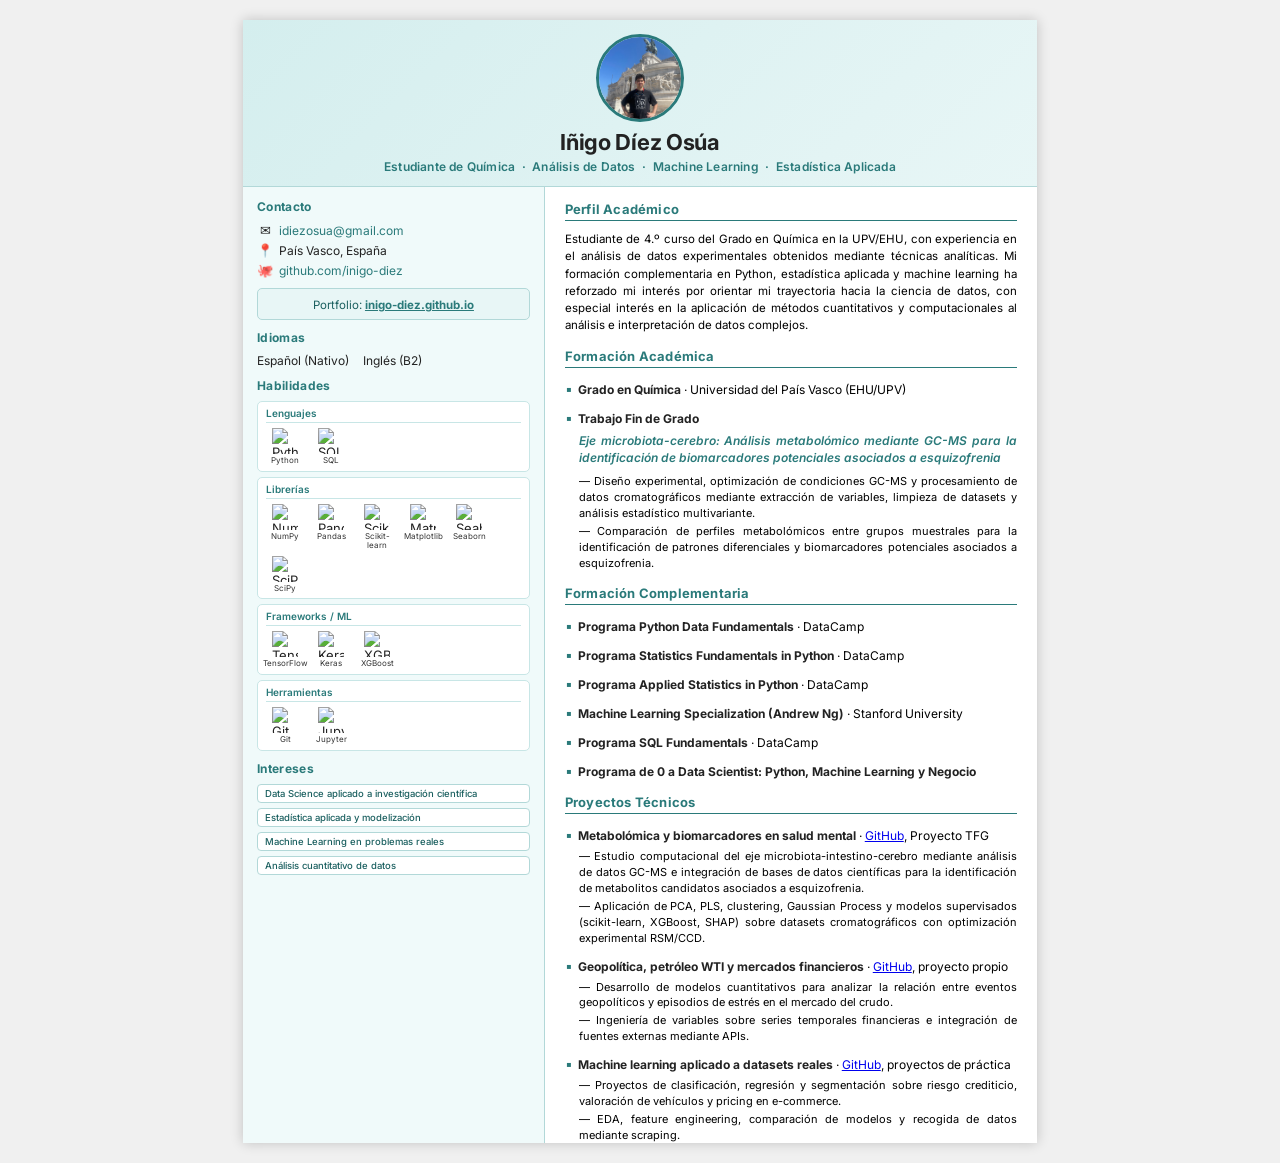
==== assets/resume/cv.html @ ee541280 "Add files via upload" ====
<!DOCTYPE html>
<html lang="es">
<head>
  <meta charset="UTF-8" />
  <meta name="viewport" content="width=device-width, initial-scale=1.0"/>
  <title>CV - Iñigo Díez Osúa</title>
  <link href="https://fonts.googleapis.com/css2?family=Inter:wght@300;400;500;600;700&display=swap" rel="stylesheet">
  <style>
    * { margin: 0; padding: 0; box-sizing: border-box; }

    body {
      font-family: 'Inter', sans-serif;
      font-size: 13px;
      color: #222;
      background: #f0f0f0;
    }

    .page {
      width: 210mm;
      height: 297mm;
      margin: 20px auto;
      background: #fff;
      display: flex;
      flex-direction: column;
      box-shadow: 0 0 12px rgba(0,0,0,0.2);
      overflow: hidden;
    }

    /* ── HEADER ── */
    .header {
      text-align: center;
      padding: 14px 40px 12px;
      border-bottom: 1px solid #b2d8d8;
      background: linear-gradient(135deg, #d4eeee 0%, #e8f6f6 100%);
    }

    .header img {
      width: 88px;
      height: 88px;
      border-radius: 50%;
      object-fit: cover;
      object-position: center 15%;
      margin-bottom: 7px;
      display: block;
      margin-left: auto;
      margin-right: auto;
      border: 3px solid #2a7a7a;
    }

    .header .avatar-placeholder {
      width: 90px;
      height: 120px;
      border-radius: 50%;
      background: #ccc;
      display: flex;
      align-items: center;
      justify-content: center;
      font-size: 11px;
      color: #666;
      margin: 0 auto 10px;
    }

    .header h1 {
      font-size: 22px;
      font-weight: 700;
      letter-spacing: -0.3px;
    }

    .header .subtitle {
      font-size: 12px;
      font-weight: 600;
      color: #2a7a7a;
      margin-top: 4px;
      font-style: normal;
      letter-spacing: 0.2px;
    }

    /* ── BODY: sidebar + main ── */
    .body {
      display: flex;
      flex: 1;
    }

    /* ── SIDEBAR ── */
    .sidebar {
      width: 38%;
      padding: 12px 14px;
      border-right: 1px solid #b2d8d8;
      background: #f0fafa;
      overflow: hidden;
    }

    .sidebar section {
      margin-bottom: 10px;
    }

    .sidebar h2 {
      font-size: 12px;
      font-weight: bold;
      color: #2a7a7a;
      text-transform: none;
      border-bottom: none;
      margin-bottom: 8px;
      letter-spacing: 0.3px;
    }

    .sidebar p,
    .sidebar li {
      font-size: 12px;
      line-height: 1.6;
      color: #333;
      text-align: justify;
    }

    .sidebar ul { list-style: none; padding: 0; }

    .contact-item {
      display: flex;
      align-items: center;
      gap: 6px;
      margin-bottom: 4px;
      font-size: 12px;
    }

    .contact-item .icon { font-size: 13px; width: 16px; text-align: center; }
    .contact-item a { color: #2a7a7a; text-decoration: none; }

    .langs {
      display: flex;
      flex-wrap: wrap;
      gap: 6px 14px;
      font-size: 12px;
    }

    .skills-group { margin-bottom: 8px; }
    .skills-group .group-title { font-weight: bold; font-size: 12px; margin-bottom: 3px; }
    .skills-group .tags { font-size: 11.5px; color: #444; line-height: 1.7; }

    /* ── MAIN CONTENT ── */
    .main {
      width: 62%;
      padding: 14px 20px;
    }

    .main section { margin-bottom: 13px; }

    .main h2 {
      font-size: 13px;
      font-weight: bold;
      color: #2a7a7a;
      border-bottom: 1px solid #2a7a7a;
      padding-bottom: 3px;
      margin-bottom: 10px;
      letter-spacing: 0.2px;
    }

    .main p {
      font-size: 11.5px;
      line-height: 1.5;
      color: #000;
      margin-bottom: 4px;
      text-align: justify;
    }

    /* Experiencia */
    .exp-item { margin-bottom: 8px; }

    .exp-header {
      display: flex;
      justify-content: space-between;
      align-items: baseline;
      margin-bottom: 4px;
    }

    .exp-header .title-line {
      font-size: 12px;
      display: block;
      line-height: 1.5;
    }

    .exp-header .title-line .bullet { color: #2a7a7a; font-size: 14px; margin-right: 2px; }
    .exp-header .title-line strong { font-size: 12px; }
    .exp-header .title-line .company { font-size: 12px; color: #000; }
    .exp-header .dates { font-size: 11px; color: #555; white-space: nowrap; }

    .exp-body { padding-left: 14px; }

    .exp-body p {
      font-size: 11px;
      margin-bottom: 2px;
      line-height: 1.45;
      color: #000;
      text-align: justify;
    }

    /* Educación */
    .edu-item { margin-bottom: 12px; }
    .edu-item .edu-header { display: flex; justify-content: space-between; align-items: baseline; }
    .edu-item .edu-title { font-weight: bold; font-size: 12px; }
    .edu-item .edu-dates { font-size: 11px; color: #555; white-space: nowrap; }
    .edu-item .edu-sub { font-size: 11.5px; font-style: italic; color: #444; }
    .edu-item .edu-detail { font-size: 11.5px; color: #444; }

    /* Voluntariado */
    .vol-list { list-style: none; padding: 0; }
    .vol-list li { font-size: 12px; line-height: 1.65; color: #333; padding-left: 14px; position: relative; margin-bottom: 5px; }
    .vol-list li::before { content: '▪'; position: absolute; left: 0; color: #2a7a7a; }

    /* ── SKILL CARDS ── */
    .skill-card {
      background: #fff;
      border: 1px solid #c8e6e6;
      border-radius: 5px;
      padding: 5px 8px;
      margin-bottom: 5px;
    }

    .skill-card-title {
      font-size: 10px;
      font-weight: 600;
      color: #2a7a7a;
      border-bottom: 1px solid #c8e6e6;
      padding-bottom: 3px;
      margin-bottom: 5px;
    }

    .skill-icons { display: flex; flex-wrap: wrap; gap: 5px 8px; }

    .skill-icon-item {
      display: flex;
      flex-direction: column;
      align-items: center;
      gap: 2px;
      width: 38px;
    }

    .skill-icon-item img { width: 26px; height: 26px; object-fit: contain; }
    .skill-icon-item span { font-size: 8px; text-align: center; color: #333; line-height: 1.2; }

    .interest-tag {
      background: #fff;
      border: 1px solid #b2d8d8;
      border-radius: 4px;
      padding: 3px 7px;
      font-size: 9.5px;
      color: #1a5f5f;
      font-weight: 500;
    }

    @media print {
      body { background: #fff; }
      .page { margin: 0; box-shadow: none; }
    }

    @page {
      margin: 0;
      size: A4;
    }
  </style>
</head>
<body>
<div class="page">

  <!-- HEADER -->
  <div class="header">
    <img src="../img/IMG_3145.jpg" alt="Foto de perfil" />
    <h1>Iñigo Díez Osúa</h1>
    <div class="subtitle">Estudiante de Química &nbsp;·&nbsp; Análisis de Datos &nbsp;·&nbsp; Machine Learning &nbsp;·&nbsp; Estadística Aplicada</div>
  </div>

  <!-- BODY -->
  <div class="body">

    <!-- SIDEBAR -->
    <aside class="sidebar">

      <section>
        <h2>Contacto</h2>
        <div class="contact-item"><span class="icon">✉</span> <a href="mailto:idiezosua@gmail.com">idiezosua@gmail.com</a></div>
        <div class="contact-item"><span class="icon">📍</span> País Vasco, España</div>
        <div class="contact-item"><span class="icon">🐙</span> <a href="https://github.com/inigo-diez" target="_blank">github.com/inigo-diez</a></div>
        <div style="margin-top:10px; background:#e8f6f6; border:1px solid #b2d8d8; border-radius:5px; padding:7px 10px; text-align:center;">
          <span style="font-size:11.5px; color:#1a5f5f;">Portfolio: </span><a href="https://inigo-diez.github.io" target="_blank" style="font-size:11.5px; color:#2a7a7a; font-weight:700; text-decoration:underline;">inigo-diez.github.io</a>
        </div>
      </section>

      <section>
        <h2>Idiomas</h2>
        <div class="langs">
          <span>Español (Nativo)</span>
          <span>Inglés (B2)</span>
        </div>
      </section>

      <section>
        <h2>Habilidades</h2>

        <div class="skill-card">
          <div class="skill-card-title">Lenguajes</div>
          <div class="skill-icons">
            <div class="skill-icon-item">
              <img src="https://cdn.jsdelivr.net/gh/devicons/devicon/icons/python/python-original.svg" alt="Python"/>
              <span>Python</span>
            </div>
            <div class="skill-icon-item">
              <img src="https://cdn.jsdelivr.net/gh/devicons/devicon/icons/mysql/mysql-original.svg" alt="SQL"/>
              <span>SQL</span>
            </div>
          </div>
        </div>

        <div class="skill-card">
          <div class="skill-card-title">Librerías</div>
          <div class="skill-icons">
            <div class="skill-icon-item">
              <img src="https://cdn.jsdelivr.net/gh/devicons/devicon/icons/numpy/numpy-original.svg" alt="NumPy"/>
              <span>NumPy</span>
            </div>
            <div class="skill-icon-item">
              <img src="https://cdn.jsdelivr.net/gh/devicons/devicon/icons/pandas/pandas-original.svg" alt="Pandas"/>
              <span>Pandas</span>
            </div>
            <div class="skill-icon-item">
              <img src="https://upload.wikimedia.org/wikipedia/commons/0/05/Scikit_learn_logo_small.svg" alt="Scikit-learn"/>
              <span>Scikit-learn</span>
            </div>
            <div class="skill-icon-item">
              <img src="https://upload.wikimedia.org/wikipedia/commons/8/84/Matplotlib_icon.svg" alt="Matplotlib"/>
              <span>Matplotlib</span>
            </div>
            <div class="skill-icon-item">
              <img src="https://seaborn.pydata.org/_images/logo-mark-lightbg.svg" alt="Seaborn"/>
              <span>Seaborn</span>
            </div>
            <div class="skill-icon-item">
              <img src="https://upload.wikimedia.org/wikipedia/commons/b/b2/SCIPY_2.svg" alt="SciPy"/>
              <span>SciPy</span>
            </div>
          </div>
        </div>

        <div class="skill-card">
          <div class="skill-card-title">Frameworks / ML</div>
          <div class="skill-icons">
            <div class="skill-icon-item">
              <img src="https://cdn.jsdelivr.net/gh/devicons/devicon/icons/tensorflow/tensorflow-original.svg" alt="TensorFlow"/>
              <span>TensorFlow</span>
            </div>
            <div class="skill-icon-item">
              <img src="https://upload.wikimedia.org/wikipedia/commons/a/ae/Keras_logo.svg" alt="Keras"/>
              <span>Keras</span>
            </div>
            <div class="skill-icon-item">
              <img src="https://upload.wikimedia.org/wikipedia/commons/6/69/XGBoost_logo.png" alt="XGBoost"/>
              <span>XGBoost</span>
            </div>
          </div>
        </div>

        <div class="skill-card">
          <div class="skill-card-title">Herramientas</div>
          <div class="skill-icons">
            <div class="skill-icon-item">
              <img src="https://cdn.jsdelivr.net/gh/devicons/devicon/icons/git/git-original.svg" alt="Git"/>
              <span>Git</span>
            </div>
            <div class="skill-icon-item">
              <img src="https://cdn.jsdelivr.net/gh/devicons/devicon/icons/jupyter/jupyter-original.svg" alt="Jupyter"/>
              <span>Jupyter</span>
            </div>
          </div>
        </div>

      </section>

      <section>
        <h2>Intereses</h2>
        <div style="display:flex; flex-direction:column; gap:5px;">
          <div class="interest-tag">Data Science aplicado a investigación científica</div>
          <div class="interest-tag">Estadística aplicada y modelización</div>
          <div class="interest-tag">Machine Learning en problemas reales</div>
          <div class="interest-tag">Análisis cuantitativo de datos</div>
        </div>
      </section>

    </aside>

    <!-- MAIN -->
    <main class="main">

      <section>
        <h2>Perfil Académico</h2>
        <p>
          Estudiante de 4.º curso del Grado en Química en la UPV/EHU, con experiencia en el análisis de datos experimentales obtenidos mediante técnicas analíticas. Mi formación complementaria en Python, estadística aplicada y machine learning ha reforzado mi interés por orientar mi trayectoria hacia la ciencia de datos, con especial interés en la aplicación de métodos cuantitativos y computacionales al análisis e interpretación de datos complejos.
        </p>
      </section>

      <section>
        <h2>Formación Académica</h2>

        <div class="exp-item">
          <div class="exp-header">
            <div class="title-line">
              <span class="bullet">▪</span>
              <strong>Grado en Química</strong>
              <span class="company">· Universidad del País Vasco (EHU/UPV)</span>
            </div>
          </div>
        </div>

        <div class="exp-item" style="margin-top:8px;">
          <div class="exp-header">
            <div class="title-line">
              <span class="bullet">▪</span>
              <strong>Trabajo Fin de Grado</strong>
            </div>
          </div>
          <div class="exp-body" style="margin-top:4px;">
            <p style="font-style:italic; font-weight:600; font-size:12px; color:#2a7a7a; margin-bottom:8px;">
              Eje microbiota-cerebro: Análisis metabolómico mediante GC-MS para la identificación de biomarcadores potenciales asociados a esquizofrenia
            </p>
            <p>— Diseño experimental, optimización de condiciones GC-MS y procesamiento de datos cromatográficos mediante extracción de variables, limpieza de datasets y análisis estadístico multivariante.</p>
            <p>— Comparación de perfiles metabolómicos entre grupos muestrales para la identificación de patrones diferenciales y biomarcadores potenciales asociados a esquizofrenia.</p>
          </div>
        </div>

      </section>

      <section>
        <h2>Formación Complementaria</h2>

        <div class="exp-item">
          <div class="exp-header">
            <div class="title-line">
              <span class="bullet">▪</span>
              <strong>Programa Python Data Fundamentals</strong>
              <span class="company">· DataCamp</span>
            </div>
          </div>
        </div>

        <div class="exp-item">
          <div class="exp-header">
            <div class="title-line">
              <span class="bullet">▪</span>
              <strong>Programa Statistics Fundamentals in Python</strong>
              <span class="company">· DataCamp</span>
            </div>
          </div>
        </div>

        <div class="exp-item">
          <div class="exp-header">
            <div class="title-line">
              <span class="bullet">▪</span>
              <strong>Programa Applied Statistics in Python</strong>
              <span class="company">· DataCamp</span>
            </div>
          </div>
        </div>

        <div class="exp-item">
          <div class="exp-header">
            <div class="title-line">
              <span class="bullet">▪</span>
              <strong>Machine Learning Specialization (Andrew Ng)</strong>
              <span class="company">· Stanford University</span>
            </div>
          </div>
        </div>

        <div class="exp-item">
          <div class="exp-header">
            <div class="title-line">
              <span class="bullet">▪</span>
              <strong>Programa SQL Fundamentals</strong>
              <span class="company">· DataCamp</span>
            </div>
          </div>
        </div>

        <div class="exp-item">
          <div class="exp-header">
            <div class="title-line">
              <span class="bullet">▪</span>
              <strong>Programa de 0 a Data Scientist: Python, Machine Learning y Negocio</strong>
            </div>
          </div>
        </div>

      </section>

      <section>
        <h2>Proyectos Técnicos</h2>

        <div class="exp-item">
          <div class="exp-header">
            <div class="title-line">
              <span class="bullet">▪</span>
              <strong>Metabolómica y biomarcadores en salud mental</strong>
              <span class="company">· <a href="https://github.com/inigo-diez" target="_blank">GitHub</a>, Proyecto TFG</span>
            </div>
          </div>
          <div class="exp-body">
            <p>— Estudio computacional del eje microbiota-intestino-cerebro mediante análisis de datos GC-MS e integración de bases de datos científicas para la identificación de metabolitos candidatos asociados a esquizofrenia.</p>
            <p>— Aplicación de PCA, PLS, clustering, Gaussian Process y modelos supervisados (scikit-learn, XGBoost, SHAP) sobre datasets cromatográficos con optimización experimental RSM/CCD.</p>
          </div>
        </div>

        <div class="exp-item">
          <div class="exp-header">
            <div class="title-line">
              <span class="bullet">▪</span>
              <strong>Geopolítica, petróleo WTI y mercados financieros</strong>
              <span class="company">· <a href="https://github.com/inigo-diez" target="_blank">GitHub</a>, proyecto propio</span>
            </div>
          </div>
          <div class="exp-body">
            <p>— Desarrollo de modelos cuantitativos para analizar la relación entre eventos geopolíticos y episodios de estrés en el mercado del crudo.</p>
            <p>— Ingeniería de variables sobre series temporales financieras e integración de fuentes externas mediante APIs.</p>
          </div>
        </div>

        <div class="exp-item">
          <div class="exp-header">
            <div class="title-line">
              <span class="bullet">▪</span>
              <strong>Machine learning aplicado a datasets reales</strong>
              <span class="company">· <a href="https://github.com/inigo-diez" target="_blank">GitHub</a>, proyectos de práctica</span>
            </div>
          </div>
          <div class="exp-body">
            <p>— Proyectos de clasificación, regresión y segmentación sobre riesgo crediticio, valoración de vehículos y pricing en e-commerce.</p>
            <p>— EDA, feature engineering, comparación de modelos y recogida de datos mediante scraping.</p>
          </div>
        </div>

      </section>

    </main>
  </div><!-- /body -->

</div><!-- /page -->
</body>
</html>
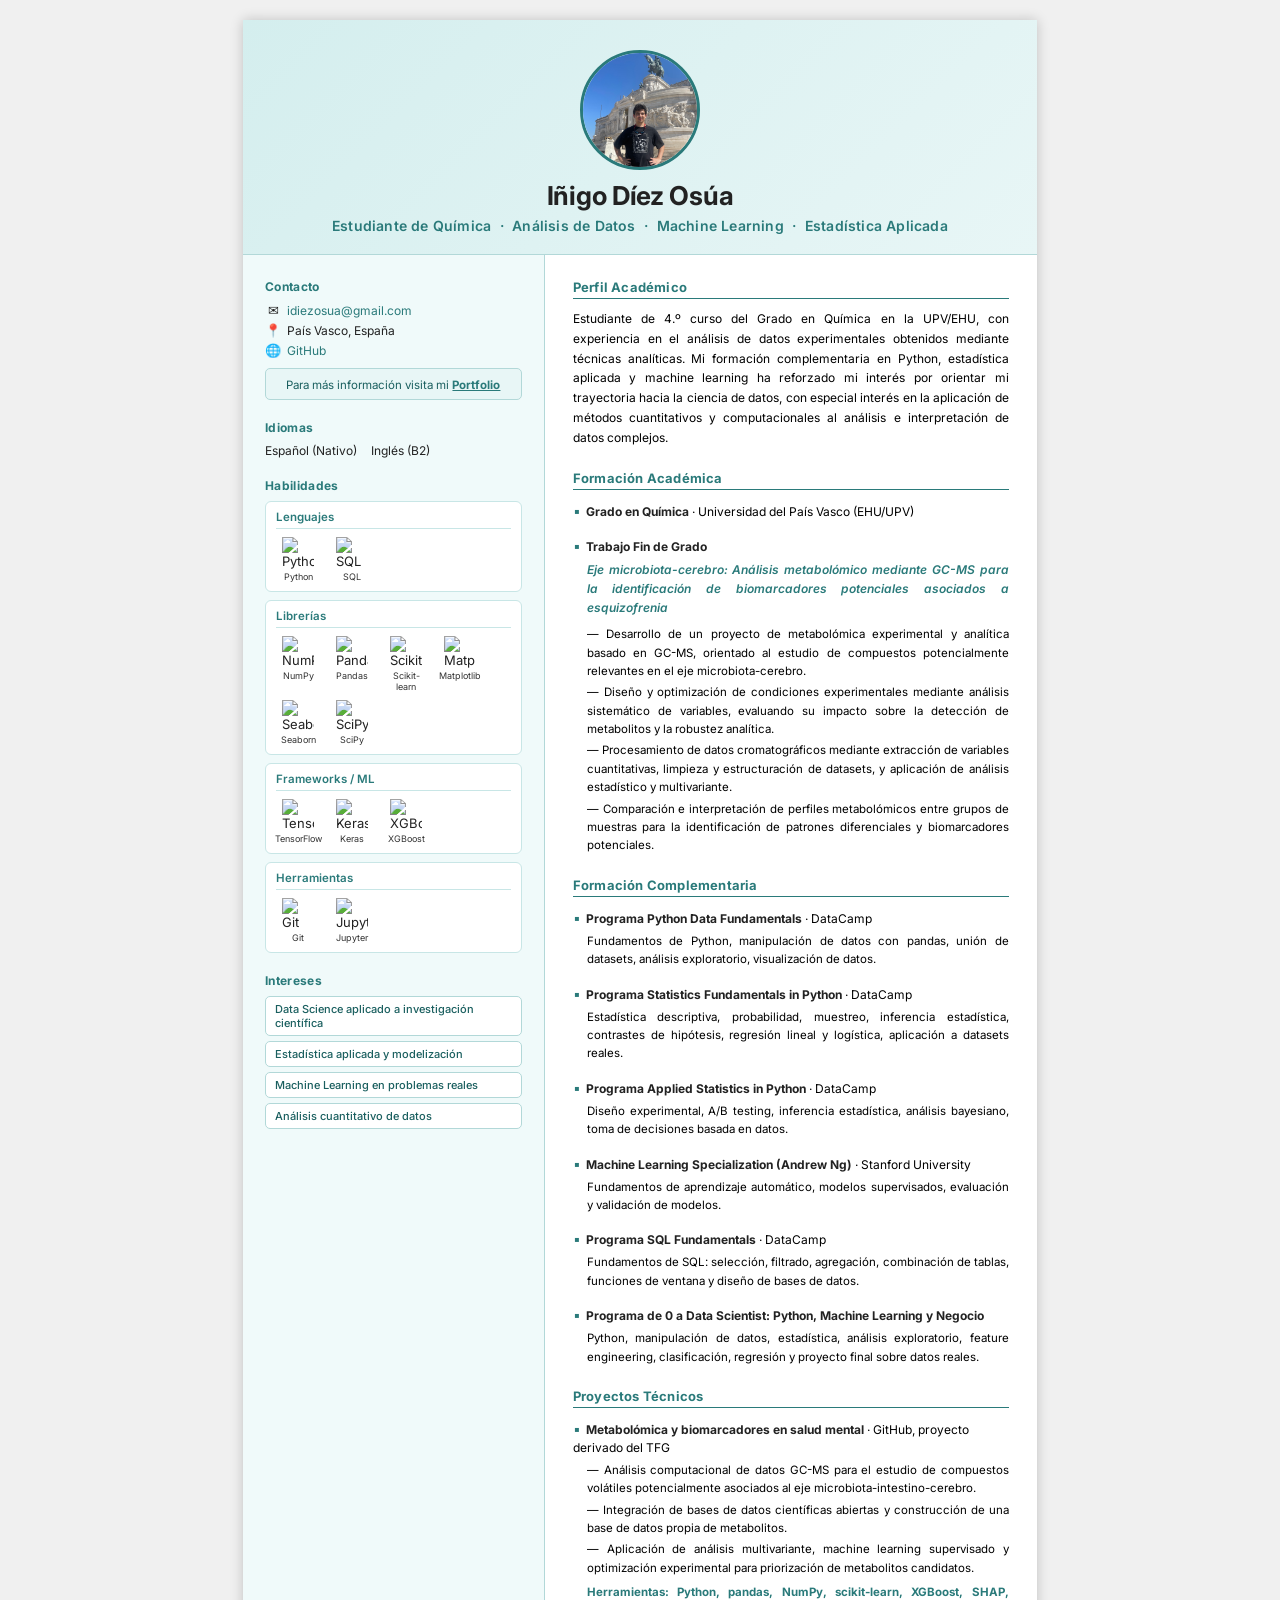
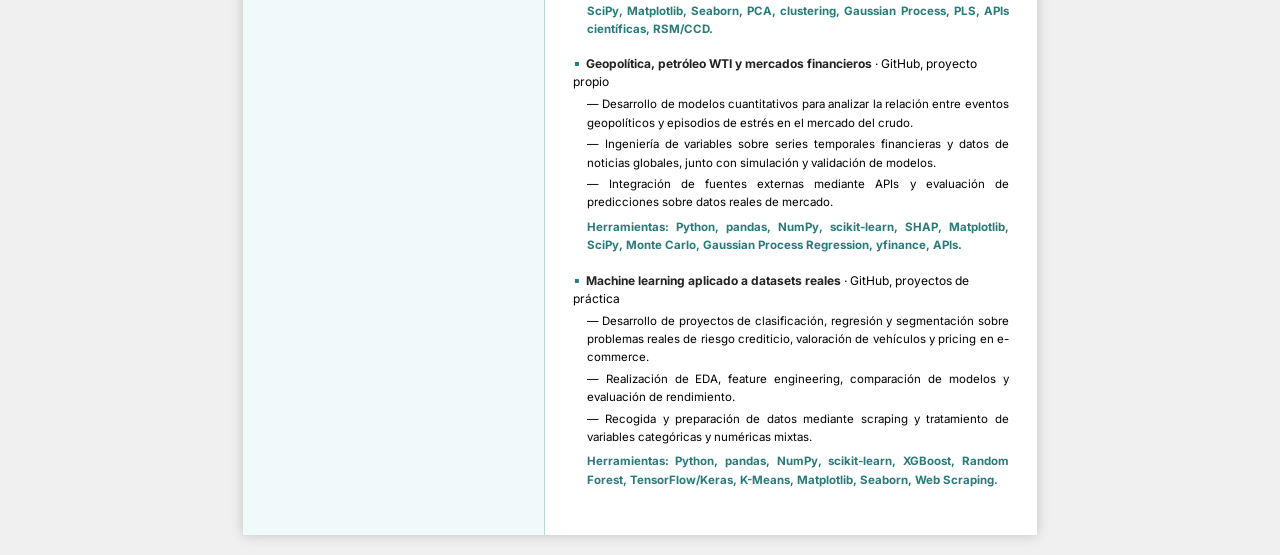
==== commit 9b30558c: "Add files via upload" ====
--- a/assets/resume/cv.html
+++ b/assets/resume/cv.html
@@ -3,7 +3,7 @@
 <head>
   <meta charset="UTF-8" />
   <meta name="viewport" content="width=device-width, initial-scale=1.0"/>
-  <title>CV - Iñigo Díez Osúa</title>
+  <title>CV - Tu Nombre</title>
   <link href="https://fonts.googleapis.com/css2?family=Inter:wght@300;400;500;600;700&display=swap" rel="stylesheet">
   <style>
     * { margin: 0; padding: 0; box-sizing: border-box; }
@@ -17,30 +17,29 @@
 
     .page {
       width: 210mm;
-      height: 297mm;
+      min-height: 297mm;
       margin: 20px auto;
       background: #fff;
       display: flex;
       flex-direction: column;
       box-shadow: 0 0 12px rgba(0,0,0,0.2);
-      overflow: hidden;
     }
 
     /* ── HEADER ── */
     .header {
       text-align: center;
-      padding: 14px 40px 12px;
+      padding: 30px 40px 20px;
       border-bottom: 1px solid #b2d8d8;
       background: linear-gradient(135deg, #d4eeee 0%, #e8f6f6 100%);
     }
 
     .header img {
-      width: 88px;
-      height: 88px;
+      width: 120px;
+      height: 120px;
       border-radius: 50%;
       object-fit: cover;
       object-position: center 15%;
-      margin-bottom: 7px;
+      margin-bottom: 10px;
       display: block;
       margin-left: auto;
       margin-right: auto;
@@ -61,16 +60,16 @@
     }
 
     .header h1 {
-      font-size: 22px;
+      font-size: 26px;
       font-weight: 700;
       letter-spacing: -0.3px;
     }
 
     .header .subtitle {
-      font-size: 12px;
+      font-size: 14px;
       font-weight: 600;
       color: #2a7a7a;
-      margin-top: 4px;
+      margin-top: 6px;
       font-style: normal;
       letter-spacing: 0.2px;
     }
@@ -84,14 +83,13 @@
     /* ── SIDEBAR ── */
     .sidebar {
       width: 38%;
-      padding: 12px 14px;
+      padding: 24px 22px;
       border-right: 1px solid #b2d8d8;
       background: #f0fafa;
-      overflow: hidden;
     }
 
     .sidebar section {
-      margin-bottom: 10px;
+      margin-bottom: 20px;
     }
 
     .sidebar h2 {
@@ -112,7 +110,10 @@
       text-align: justify;
     }
 
-    .sidebar ul { list-style: none; padding: 0; }
+    .sidebar ul {
+      list-style: none;
+      padding: 0;
+    }
 
     .contact-item {
       display: flex;
@@ -122,8 +123,16 @@
       font-size: 12px;
     }
 
-    .contact-item .icon { font-size: 13px; width: 16px; text-align: center; }
-    .contact-item a { color: #2a7a7a; text-decoration: none; }
+    .contact-item .icon {
+      font-size: 13px;
+      width: 16px;
+      text-align: center;
+    }
+
+    .contact-item a {
+      color: #2a7a7a;
+      text-decoration: none;
+    }
 
     .langs {
       display: flex;
@@ -132,17 +141,31 @@
       font-size: 12px;
     }
 
-    .skills-group { margin-bottom: 8px; }
-    .skills-group .group-title { font-weight: bold; font-size: 12px; margin-bottom: 3px; }
-    .skills-group .tags { font-size: 11.5px; color: #444; line-height: 1.7; }
+    .skills-group {
+      margin-bottom: 8px;
+    }
+
+    .skills-group .group-title {
+      font-weight: bold;
+      font-size: 12px;
+      margin-bottom: 3px;
+    }
+
+    .skills-group .tags {
+      font-size: 11.5px;
+      color: #444;
+      line-height: 1.7;
+    }
 
     /* ── MAIN CONTENT ── */
     .main {
       width: 62%;
-      padding: 14px 20px;
-    }
-
-    .main section { margin-bottom: 13px; }
+      padding: 24px 28px;
+    }
+
+    .main section {
+      margin-bottom: 22px;
+    }
 
     .main h2 {
       font-size: 13px;
@@ -155,15 +178,17 @@
     }
 
     .main p {
-      font-size: 11.5px;
-      line-height: 1.5;
+      font-size: 12px;
+      line-height: 1.65;
       color: #000;
-      margin-bottom: 4px;
+      margin-bottom: 6px;
       text-align: justify;
     }
 
     /* Experiencia */
-    .exp-item { margin-bottom: 8px; }
+    .exp-item {
+      margin-bottom: 14px;
+    }
 
     .exp-header {
       display: flex;
@@ -178,71 +203,145 @@
       line-height: 1.5;
     }
 
-    .exp-header .title-line .bullet { color: #2a7a7a; font-size: 14px; margin-right: 2px; }
-    .exp-header .title-line strong { font-size: 12px; }
-    .exp-header .title-line .company { font-size: 12px; color: #000; }
-    .exp-header .dates { font-size: 11px; color: #555; white-space: nowrap; }
-
-    .exp-body { padding-left: 14px; }
+    .exp-header .title-line .bullet {
+      color: #2a7a7a;
+      font-size: 14px;
+      margin-right: 2px;
+    }
+
+    .exp-header .title-line strong {
+      font-size: 12px;
+    }
+
+    .exp-header .title-line .company {
+      font-size: 12px;
+      color: #000;
+    }
+
+    .exp-header .dates {
+      font-size: 11px;
+      color: #555;
+      white-space: nowrap;
+    }
+
+    .exp-body {
+      padding-left: 14px;
+    }
 
     .exp-body p {
-      font-size: 11px;
-      margin-bottom: 2px;
-      line-height: 1.45;
+      font-size: 11.5px;
+      margin-bottom: 3px;
+      line-height: 1.6;
       color: #000;
       text-align: justify;
     }
 
     /* Educación */
-    .edu-item { margin-bottom: 12px; }
-    .edu-item .edu-header { display: flex; justify-content: space-between; align-items: baseline; }
-    .edu-item .edu-title { font-weight: bold; font-size: 12px; }
-    .edu-item .edu-dates { font-size: 11px; color: #555; white-space: nowrap; }
-    .edu-item .edu-sub { font-size: 11.5px; font-style: italic; color: #444; }
-    .edu-item .edu-detail { font-size: 11.5px; color: #444; }
+    .edu-item {
+      margin-bottom: 12px;
+    }
+
+    .edu-item .edu-header {
+      display: flex;
+      justify-content: space-between;
+      align-items: baseline;
+    }
+
+    .edu-item .edu-title {
+      font-weight: bold;
+      font-size: 12px;
+    }
+
+    .edu-item .edu-dates {
+      font-size: 11px;
+      color: #555;
+      white-space: nowrap;
+    }
+
+    .edu-item .edu-sub {
+      font-size: 11.5px;
+      font-style: italic;
+      color: #444;
+    }
+
+    .edu-item .edu-detail {
+      font-size: 11.5px;
+      color: #444;
+    }
 
     /* Voluntariado */
-    .vol-list { list-style: none; padding: 0; }
-    .vol-list li { font-size: 12px; line-height: 1.65; color: #333; padding-left: 14px; position: relative; margin-bottom: 5px; }
-    .vol-list li::before { content: '▪'; position: absolute; left: 0; color: #2a7a7a; }
+    .vol-list {
+      list-style: none;
+      padding: 0;
+    }
+
+    .vol-list li {
+      font-size: 12px;
+      line-height: 1.65;
+      color: #333;
+      padding-left: 14px;
+      position: relative;
+      margin-bottom: 5px;
+    }
+
+    .vol-list li::before {
+      content: '▪';
+      position: absolute;
+      left: 0;
+      color: #2a7a7a;
+    }
 
     /* ── SKILL CARDS ── */
     .skill-card {
       background: #fff;
       border: 1px solid #c8e6e6;
-      border-radius: 5px;
-      padding: 5px 8px;
-      margin-bottom: 5px;
+      border-radius: 6px;
+      padding: 8px 10px;
+      margin-bottom: 8px;
     }
 
     .skill-card-title {
-      font-size: 10px;
+      font-size: 11.5px;
       font-weight: 600;
       color: #2a7a7a;
       border-bottom: 1px solid #c8e6e6;
-      padding-bottom: 3px;
-      margin-bottom: 5px;
-    }
-
-    .skill-icons { display: flex; flex-wrap: wrap; gap: 5px 8px; }
+      padding-bottom: 4px;
+      margin-bottom: 8px;
+    }
+
+    .skill-icons {
+      display: flex;
+      flex-wrap: wrap;
+      gap: 8px 10px;
+    }
 
     .skill-icon-item {
       display: flex;
       flex-direction: column;
       align-items: center;
-      gap: 2px;
-      width: 38px;
-    }
-
-    .skill-icon-item img { width: 26px; height: 26px; object-fit: contain; }
-    .skill-icon-item span { font-size: 8px; text-align: center; color: #333; line-height: 1.2; }
+      gap: 3px;
+      width: 44px;
+    }
+
+    .skill-icon-item img {
+      width: 32px;
+      height: 32px;
+      object-fit: contain;
+    }
+
+    .skill-icon-item span {
+      font-size: 9px;
+      text-align: center;
+      color: #333;
+      line-height: 1.2;
+    }
 
     .interest-tag {
       background: #fff;
       border: 1px solid #b2d8d8;
-      border-radius: 4px;
-      padding: 3px 7px;
-      font-size: 9.5px;
+      border-radius: 5px;
+      padding: 5px 9px;
+      font-size: 11px;
       color: #1a5f5f;
       font-weight: 500;
     }
@@ -250,11 +349,6 @@
     @media print {
       body { background: #fff; }
       .page { margin: 0; box-shadow: none; }
-    }
-
-    @page {
-      margin: 0;
-      size: A4;
     }
   </style>
 </head>
@@ -263,7 +357,10 @@
 
   <!-- HEADER -->
   <div class="header">
+    <!-- Reemplaza la ruta con tu foto, o elimina el bloque si no tienes -->
+    <!-- <div class="avatar-placeholder">Tu foto</div> -->
     <img src="../img/IMG_3145.jpg" alt="Foto de perfil" />
+
     <h1>Iñigo Díez Osúa</h1>
     <div class="subtitle">Estudiante de Química &nbsp;·&nbsp; Análisis de Datos &nbsp;·&nbsp; Machine Learning &nbsp;·&nbsp; Estadística Aplicada</div>
   </div>
@@ -278,9 +375,9 @@
         <h2>Contacto</h2>
         <div class="contact-item"><span class="icon">✉</span> <a href="mailto:idiezosua@gmail.com">idiezosua@gmail.com</a></div>
         <div class="contact-item"><span class="icon">📍</span> País Vasco, España</div>
-        <div class="contact-item"><span class="icon">🐙</span> <a href="https://github.com/inigo-diez" target="_blank">github.com/inigo-diez</a></div>
+        <div class="contact-item"><span class="icon">🌐</span> <a href="https://github.com/inigo-diez" target="_blank">GitHub</a></div>
         <div style="margin-top:10px; background:#e8f6f6; border:1px solid #b2d8d8; border-radius:5px; padding:7px 10px; text-align:center;">
-          <span style="font-size:11.5px; color:#1a5f5f;">Portfolio: </span><a href="https://inigo-diez.github.io" target="_blank" style="font-size:11.5px; color:#2a7a7a; font-weight:700; text-decoration:underline;">inigo-diez.github.io</a>
+          <span style="font-size:11.5px; color:#1a5f5f;">Para más información visita mi </span><a href="#" style="font-size:11.5px; color:#2a7a7a; font-weight:700; text-decoration:underline;">Portfolio</a>
         </div>
       </section>
 
@@ -419,8 +516,10 @@
             <p style="font-style:italic; font-weight:600; font-size:12px; color:#2a7a7a; margin-bottom:8px;">
               Eje microbiota-cerebro: Análisis metabolómico mediante GC-MS para la identificación de biomarcadores potenciales asociados a esquizofrenia
             </p>
-            <p>— Diseño experimental, optimización de condiciones GC-MS y procesamiento de datos cromatográficos mediante extracción de variables, limpieza de datasets y análisis estadístico multivariante.</p>
-            <p>— Comparación de perfiles metabolómicos entre grupos muestrales para la identificación de patrones diferenciales y biomarcadores potenciales asociados a esquizofrenia.</p>
+            <p>— Desarrollo de un proyecto de metabolómica experimental y analítica basado en GC-MS, orientado al estudio de compuestos potencialmente relevantes en el eje microbiota-cerebro.</p>
+            <p>— Diseño y optimización de condiciones experimentales mediante análisis sistemático de variables, evaluando su impacto sobre la detección de metabolitos y la robustez analítica.</p>
+            <p>— Procesamiento de datos cromatográficos mediante extracción de variables cuantitativas, limpieza y estructuración de datasets, y aplicación de análisis estadístico y multivariante.</p>
+            <p>— Comparación e interpretación de perfiles metabolómicos entre grupos de muestras para la identificación de patrones diferenciales y biomarcadores potenciales.</p>
           </div>
         </div>
 
@@ -437,6 +536,9 @@
               <span class="company">· DataCamp</span>
             </div>
           </div>
+          <div class="exp-body">
+            <p>Fundamentos de Python, manipulación de datos con pandas, unión de datasets, análisis exploratorio, visualización de datos.</p>
+          </div>
         </div>
 
         <div class="exp-item">
@@ -447,6 +549,9 @@
               <span class="company">· DataCamp</span>
             </div>
           </div>
+          <div class="exp-body">
+            <p>Estadística descriptiva, probabilidad, muestreo, inferencia estadística, contrastes de hipótesis, regresión lineal y logística, aplicación a datasets reales.</p>
+          </div>
         </div>
 
         <div class="exp-item">
@@ -457,16 +562,22 @@
               <span class="company">· DataCamp</span>
             </div>
           </div>
-        </div>
-
-        <div class="exp-item">
-          <div class="exp-header">
+          <div class="exp-body">
+            <p>Diseño experimental, A/B testing, inferencia estadística, análisis bayesiano, toma de decisiones basada en datos.</p>
+          </div>
+        </div>
+
+        <div class="exp-item">
+          <div class="exp-header" style="flex-direction: column; align-items: flex-start; gap: 2px;">
             <div class="title-line">
               <span class="bullet">▪</span>
               <strong>Machine Learning Specialization (Andrew Ng)</strong>
               <span class="company">· Stanford University</span>
             </div>
           </div>
+          <div class="exp-body">
+            <p>Fundamentos de aprendizaje automático, modelos supervisados, evaluación y validación de modelos.</p>
+          </div>
         </div>
 
         <div class="exp-item">
@@ -477,6 +588,9 @@
               <span class="company">· DataCamp</span>
             </div>
           </div>
+          <div class="exp-body">
+            <p>Fundamentos de SQL: selección, filtrado, agregación, combinación de tablas, funciones de ventana y diseño de bases de datos.</p>
+          </div>
         </div>
 
         <div class="exp-item">
@@ -486,6 +600,9 @@
               <strong>Programa de 0 a Data Scientist: Python, Machine Learning y Negocio</strong>
             </div>
           </div>
+          <div class="exp-body">
+            <p>Python, manipulación de datos, estadística, análisis exploratorio, feature engineering, clasificación, regresión y proyecto final sobre datos reales.</p>
+          </div>
         </div>
 
       </section>
@@ -498,12 +615,14 @@
             <div class="title-line">
               <span class="bullet">▪</span>
               <strong>Metabolómica y biomarcadores en salud mental</strong>
-              <span class="company">· <a href="https://github.com/inigo-diez" target="_blank">GitHub</a>, Proyecto TFG</span>
-            </div>
-          </div>
-          <div class="exp-body">
-            <p>— Estudio computacional del eje microbiota-intestino-cerebro mediante análisis de datos GC-MS e integración de bases de datos científicas para la identificación de metabolitos candidatos asociados a esquizofrenia.</p>
-            <p>— Aplicación de PCA, PLS, clustering, Gaussian Process y modelos supervisados (scikit-learn, XGBoost, SHAP) sobre datasets cromatográficos con optimización experimental RSM/CCD.</p>
+              <span class="company">· GitHub, proyecto derivado del TFG</span>
+            </div>
+          </div>
+          <div class="exp-body">
+            <p>— Análisis computacional de datos GC-MS para el estudio de compuestos volátiles potencialmente asociados al eje microbiota-intestino-cerebro.</p>
+            <p>— Integración de bases de datos científicas abiertas y construcción de una base de datos propia de metabolitos.</p>
+            <p>— Aplicación de análisis multivariante, machine learning supervisado y optimización experimental para priorización de metabolitos candidatos.</p>
+            <p style="margin-top:6px; color:#2a7a7a;"><strong>Herramientas: Python, pandas, NumPy, scikit-learn, XGBoost, SHAP, SciPy, Matplotlib, Seaborn, PCA, clustering, Gaussian Process, PLS, APIs científicas, RSM/CCD.</strong></p>
           </div>
         </div>
 
@@ -512,12 +631,14 @@
             <div class="title-line">
               <span class="bullet">▪</span>
               <strong>Geopolítica, petróleo WTI y mercados financieros</strong>
-              <span class="company">· <a href="https://github.com/inigo-diez" target="_blank">GitHub</a>, proyecto propio</span>
+              <span class="company">· GitHub, proyecto propio</span>
             </div>
           </div>
           <div class="exp-body">
             <p>— Desarrollo de modelos cuantitativos para analizar la relación entre eventos geopolíticos y episodios de estrés en el mercado del crudo.</p>
-            <p>— Ingeniería de variables sobre series temporales financieras e integración de fuentes externas mediante APIs.</p>
+            <p>— Ingeniería de variables sobre series temporales financieras y datos de noticias globales, junto con simulación y validación de modelos.</p>
+            <p>— Integración de fuentes externas mediante APIs y evaluación de predicciones sobre datos reales de mercado.</p>
+            <p style="margin-top:6px; color:#2a7a7a;"><strong>Herramientas: Python, pandas, NumPy, scikit-learn, SHAP, Matplotlib, SciPy, Monte Carlo, Gaussian Process Regression, yfinance, APIs.</strong></p>
           </div>
         </div>
 
@@ -526,16 +647,19 @@
             <div class="title-line">
               <span class="bullet">▪</span>
               <strong>Machine learning aplicado a datasets reales</strong>
-              <span class="company">· <a href="https://github.com/inigo-diez" target="_blank">GitHub</a>, proyectos de práctica</span>
-            </div>
-          </div>
-          <div class="exp-body">
-            <p>— Proyectos de clasificación, regresión y segmentación sobre riesgo crediticio, valoración de vehículos y pricing en e-commerce.</p>
-            <p>— EDA, feature engineering, comparación de modelos y recogida de datos mediante scraping.</p>
-          </div>
-        </div>
-
-      </section>
+              <span class="company">· GitHub, proyectos de práctica</span>
+            </div>
+          </div>
+          <div class="exp-body">
+            <p>— Desarrollo de proyectos de clasificación, regresión y segmentación sobre problemas reales de riesgo crediticio, valoración de vehículos y pricing en e-commerce.</p>
+            <p>— Realización de EDA, feature engineering, comparación de modelos y evaluación de rendimiento.</p>
+            <p>— Recogida y preparación de datos mediante scraping y tratamiento de variables categóricas y numéricas mixtas.</p>
+            <p style="margin-top:6px; color:#2a7a7a;"><strong>Herramientas: Python, pandas, NumPy, scikit-learn, XGBoost, Random Forest, TensorFlow/Keras, K-Means, Matplotlib, Seaborn, Web Scraping.</strong></p>
+          </div>
+        </div>
+
+      </section>
+
 
     </main>
   </div><!-- /body -->
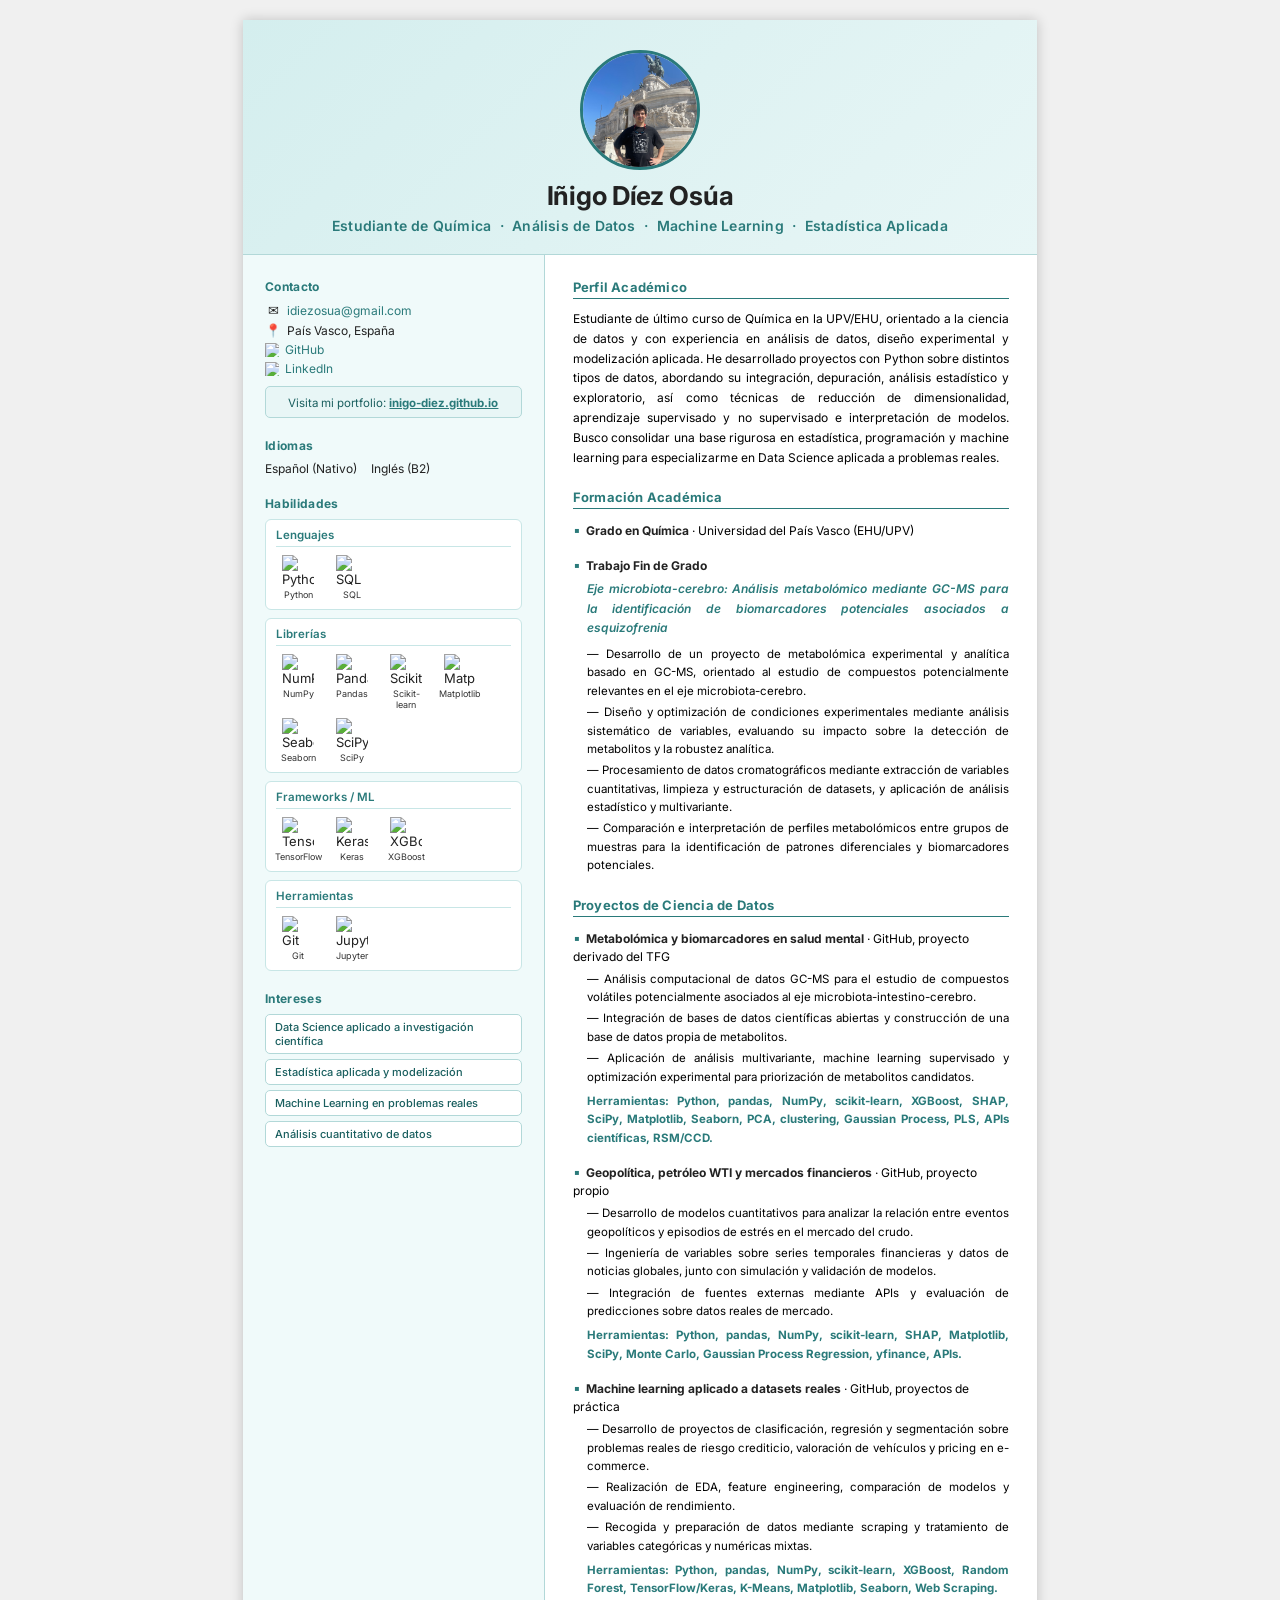
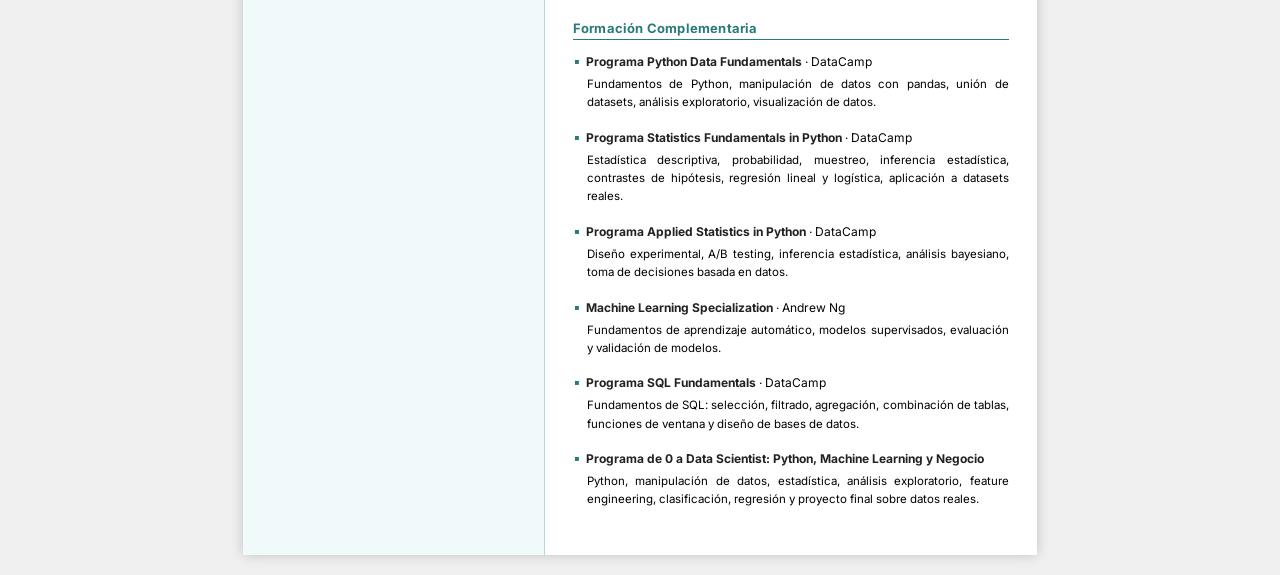
==== commit f3c11b0b: "Add files via upload" ====
--- a/assets/resume/cv.html
+++ b/assets/resume/cv.html
@@ -375,9 +375,10 @@
         <h2>Contacto</h2>
         <div class="contact-item"><span class="icon">✉</span> <a href="mailto:idiezosua@gmail.com">idiezosua@gmail.com</a></div>
         <div class="contact-item"><span class="icon">📍</span> País Vasco, España</div>
-        <div class="contact-item"><span class="icon">🌐</span> <a href="https://github.com/inigo-diez" target="_blank">GitHub</a></div>
+        <div class="contact-item"><img src="https://cdn.jsdelivr.net/gh/devicons/devicon/icons/github/github-original.svg" style="width:14px;height:14px;flex-shrink:0;" alt="GitHub"/> <a href="https://github.com/inigo-diez" target="_blank">GitHub</a></div>
+        <div class="contact-item"><img src="https://cdn.jsdelivr.net/gh/devicons/devicon/icons/linkedin/linkedin-original.svg" style="width:14px;height:14px;flex-shrink:0;" alt="LinkedIn"/> <a href="https://www.linkedin.com/in/i%C3%B1igo-d%C3%ADez-os%C3%BAa-233642401/" target="_blank">LinkedIn</a></div>
         <div style="margin-top:10px; background:#e8f6f6; border:1px solid #b2d8d8; border-radius:5px; padding:7px 10px; text-align:center;">
-          <span style="font-size:11.5px; color:#1a5f5f;">Para más información visita mi </span><a href="#" style="font-size:11.5px; color:#2a7a7a; font-weight:700; text-decoration:underline;">Portfolio</a>
+          <span style="font-size:11.5px; color:#1a5f5f;">Visita mi portfolio: </span><a href="https://inigo-diez.github.io" target="_blank" style="font-size:11.5px; color:#2a7a7a; font-weight:700; text-decoration:underline;">inigo-diez.github.io</a>
         </div>
       </section>
 
@@ -488,7 +489,7 @@
       <section>
         <h2>Perfil Académico</h2>
         <p>
-          Estudiante de 4.º curso del Grado en Química en la UPV/EHU, con experiencia en el análisis de datos experimentales obtenidos mediante técnicas analíticas. Mi formación complementaria en Python, estadística aplicada y machine learning ha reforzado mi interés por orientar mi trayectoria hacia la ciencia de datos, con especial interés en la aplicación de métodos cuantitativos y computacionales al análisis e interpretación de datos complejos.
+          Estudiante de último curso de Química en la UPV/EHU, orientado a la ciencia de datos y con experiencia en análisis de datos, diseño experimental y modelización aplicada. He desarrollado proyectos con Python sobre distintos tipos de datos, abordando su integración, depuración, análisis estadístico y exploratorio, así como técnicas de reducción de dimensionalidad, aprendizaje supervisado y no supervisado e interpretación de modelos. Busco consolidar una base rigurosa en estadística, programación y machine learning para especializarme en Data Science aplicada a problemas reales.
         </p>
       </section>
 
@@ -526,89 +527,7 @@
       </section>
 
       <section>
-        <h2>Formación Complementaria</h2>
-
-        <div class="exp-item">
-          <div class="exp-header">
-            <div class="title-line">
-              <span class="bullet">▪</span>
-              <strong>Programa Python Data Fundamentals</strong>
-              <span class="company">· DataCamp</span>
-            </div>
-          </div>
-          <div class="exp-body">
-            <p>Fundamentos de Python, manipulación de datos con pandas, unión de datasets, análisis exploratorio, visualización de datos.</p>
-          </div>
-        </div>
-
-        <div class="exp-item">
-          <div class="exp-header">
-            <div class="title-line">
-              <span class="bullet">▪</span>
-              <strong>Programa Statistics Fundamentals in Python</strong>
-              <span class="company">· DataCamp</span>
-            </div>
-          </div>
-          <div class="exp-body">
-            <p>Estadística descriptiva, probabilidad, muestreo, inferencia estadística, contrastes de hipótesis, regresión lineal y logística, aplicación a datasets reales.</p>
-          </div>
-        </div>
-
-        <div class="exp-item">
-          <div class="exp-header">
-            <div class="title-line">
-              <span class="bullet">▪</span>
-              <strong>Programa Applied Statistics in Python</strong>
-              <span class="company">· DataCamp</span>
-            </div>
-          </div>
-          <div class="exp-body">
-            <p>Diseño experimental, A/B testing, inferencia estadística, análisis bayesiano, toma de decisiones basada en datos.</p>
-          </div>
-        </div>
-
-        <div class="exp-item">
-          <div class="exp-header" style="flex-direction: column; align-items: flex-start; gap: 2px;">
-            <div class="title-line">
-              <span class="bullet">▪</span>
-              <strong>Machine Learning Specialization (Andrew Ng)</strong>
-              <span class="company">· Stanford University</span>
-            </div>
-          </div>
-          <div class="exp-body">
-            <p>Fundamentos de aprendizaje automático, modelos supervisados, evaluación y validación de modelos.</p>
-          </div>
-        </div>
-
-        <div class="exp-item">
-          <div class="exp-header">
-            <div class="title-line">
-              <span class="bullet">▪</span>
-              <strong>Programa SQL Fundamentals</strong>
-              <span class="company">· DataCamp</span>
-            </div>
-          </div>
-          <div class="exp-body">
-            <p>Fundamentos de SQL: selección, filtrado, agregación, combinación de tablas, funciones de ventana y diseño de bases de datos.</p>
-          </div>
-        </div>
-
-        <div class="exp-item">
-          <div class="exp-header">
-            <div class="title-line">
-              <span class="bullet">▪</span>
-              <strong>Programa de 0 a Data Scientist: Python, Machine Learning y Negocio</strong>
-            </div>
-          </div>
-          <div class="exp-body">
-            <p>Python, manipulación de datos, estadística, análisis exploratorio, feature engineering, clasificación, regresión y proyecto final sobre datos reales.</p>
-          </div>
-        </div>
-
-      </section>
-
-      <section>
-        <h2>Proyectos Técnicos</h2>
+        <h2>Proyectos de Ciencia de Datos</h2>
 
         <div class="exp-item">
           <div class="exp-header">
@@ -660,6 +579,88 @@
 
       </section>
 
+      <section>
+        <h2>Formación Complementaria</h2>
+
+        <div class="exp-item">
+          <div class="exp-header">
+            <div class="title-line">
+              <span class="bullet">▪</span>
+              <strong>Programa Python Data Fundamentals</strong>
+              <span class="company">· DataCamp</span>
+            </div>
+          </div>
+          <div class="exp-body">
+            <p>Fundamentos de Python, manipulación de datos con pandas, unión de datasets, análisis exploratorio, visualización de datos.</p>
+          </div>
+        </div>
+
+        <div class="exp-item">
+          <div class="exp-header">
+            <div class="title-line">
+              <span class="bullet">▪</span>
+              <strong>Programa Statistics Fundamentals in Python</strong>
+              <span class="company">· DataCamp</span>
+            </div>
+          </div>
+          <div class="exp-body">
+            <p>Estadística descriptiva, probabilidad, muestreo, inferencia estadística, contrastes de hipótesis, regresión lineal y logística, aplicación a datasets reales.</p>
+          </div>
+        </div>
+
+        <div class="exp-item">
+          <div class="exp-header">
+            <div class="title-line">
+              <span class="bullet">▪</span>
+              <strong>Programa Applied Statistics in Python</strong>
+              <span class="company">· DataCamp</span>
+            </div>
+          </div>
+          <div class="exp-body">
+            <p>Diseño experimental, A/B testing, inferencia estadística, análisis bayesiano, toma de decisiones basada en datos.</p>
+          </div>
+        </div>
+
+        <div class="exp-item">
+          <div class="exp-header">
+            <div class="title-line">
+              <span class="bullet">▪</span>
+              <strong>Machine Learning Specialization</strong>
+              <span class="company">· Andrew Ng</span>
+            </div>
+          </div>
+          <div class="exp-body">
+            <p>Fundamentos de aprendizaje automático, modelos supervisados, evaluación y validación de modelos.</p>
+          </div>
+        </div>
+
+        <div class="exp-item">
+          <div class="exp-header">
+            <div class="title-line">
+              <span class="bullet">▪</span>
+              <strong>Programa SQL Fundamentals</strong>
+              <span class="company">· DataCamp</span>
+            </div>
+          </div>
+          <div class="exp-body">
+            <p>Fundamentos de SQL: selección, filtrado, agregación, combinación de tablas, funciones de ventana y diseño de bases de datos.</p>
+          </div>
+        </div>
+
+        <div class="exp-item">
+          <div class="exp-header">
+            <div class="title-line">
+              <span class="bullet">▪</span>
+              <strong>Programa de 0 a Data Scientist: Python, Machine Learning y Negocio</strong>
+            </div>
+          </div>
+          <div class="exp-body">
+            <p>Python, manipulación de datos, estadística, análisis exploratorio, feature engineering, clasificación, regresión y proyecto final sobre datos reales.</p>
+          </div>
+        </div>
+
+      </section>
+
 
     </main>
   </div><!-- /body -->
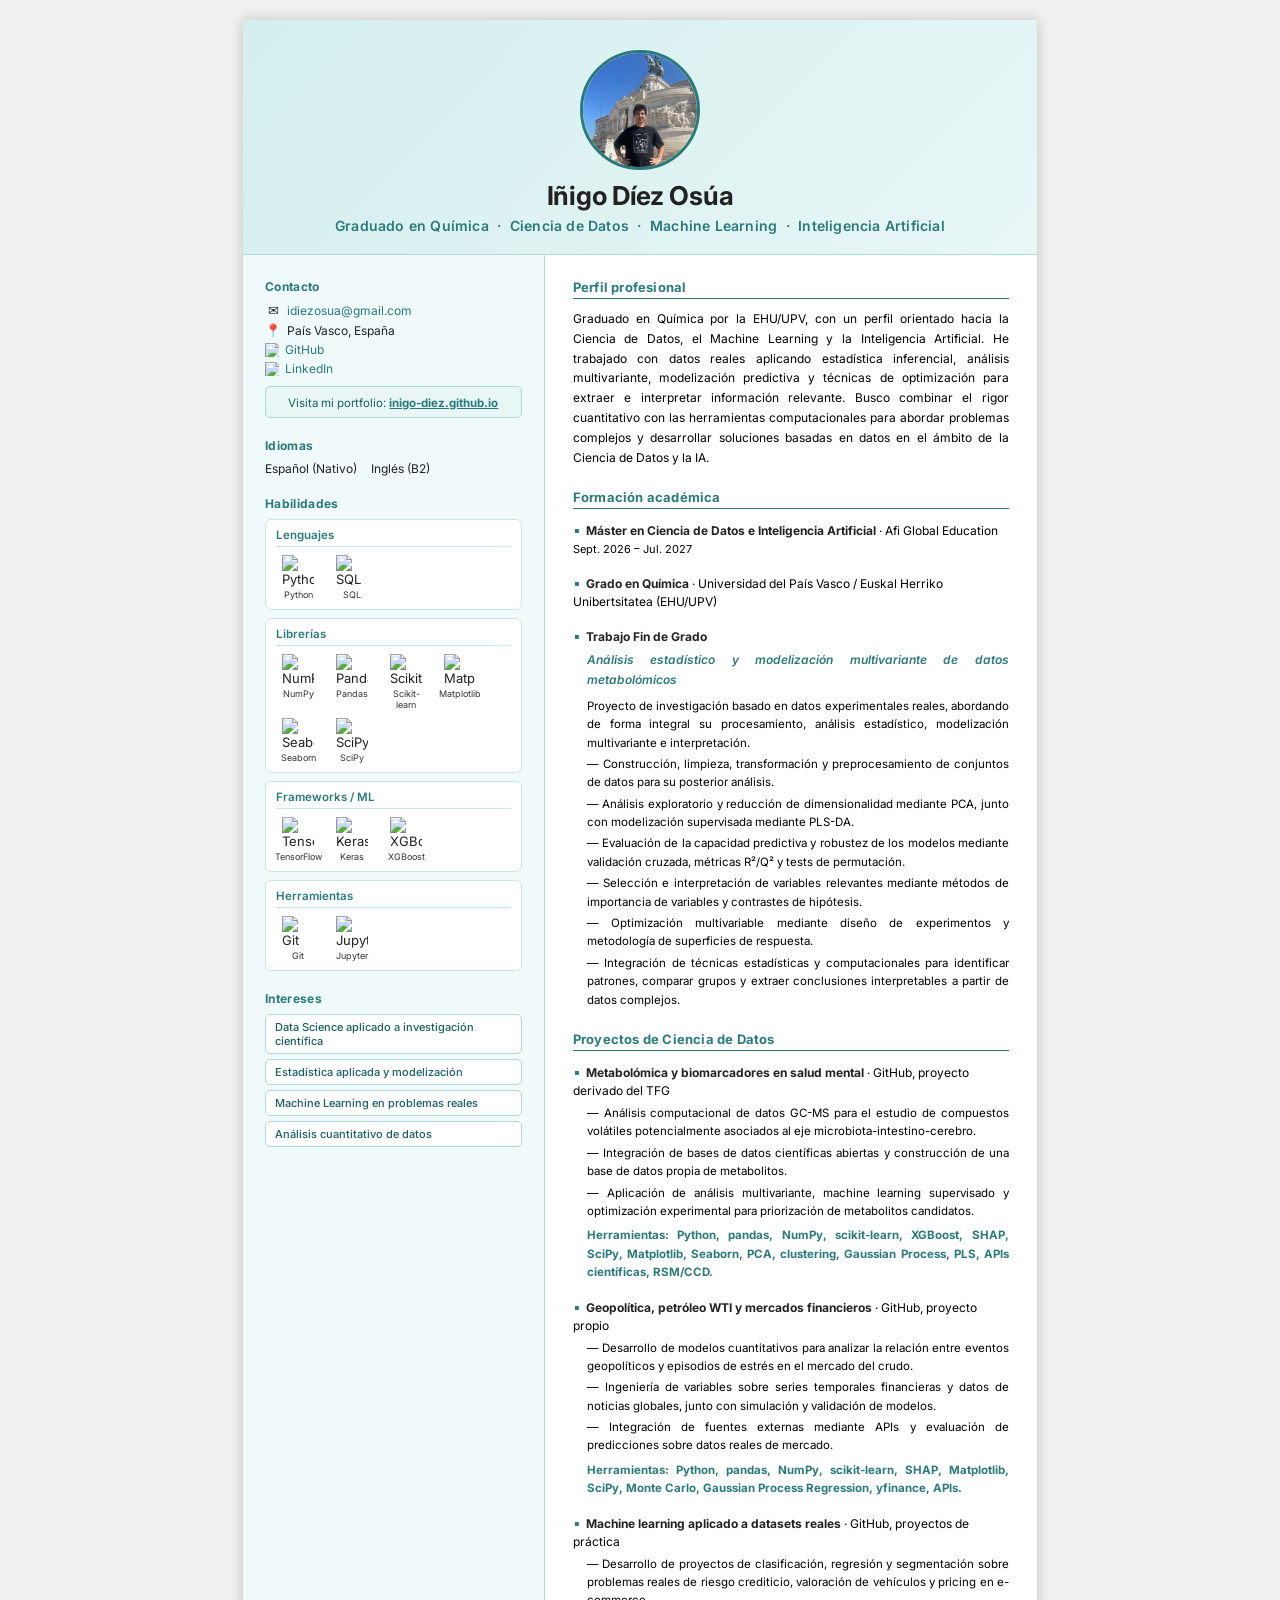
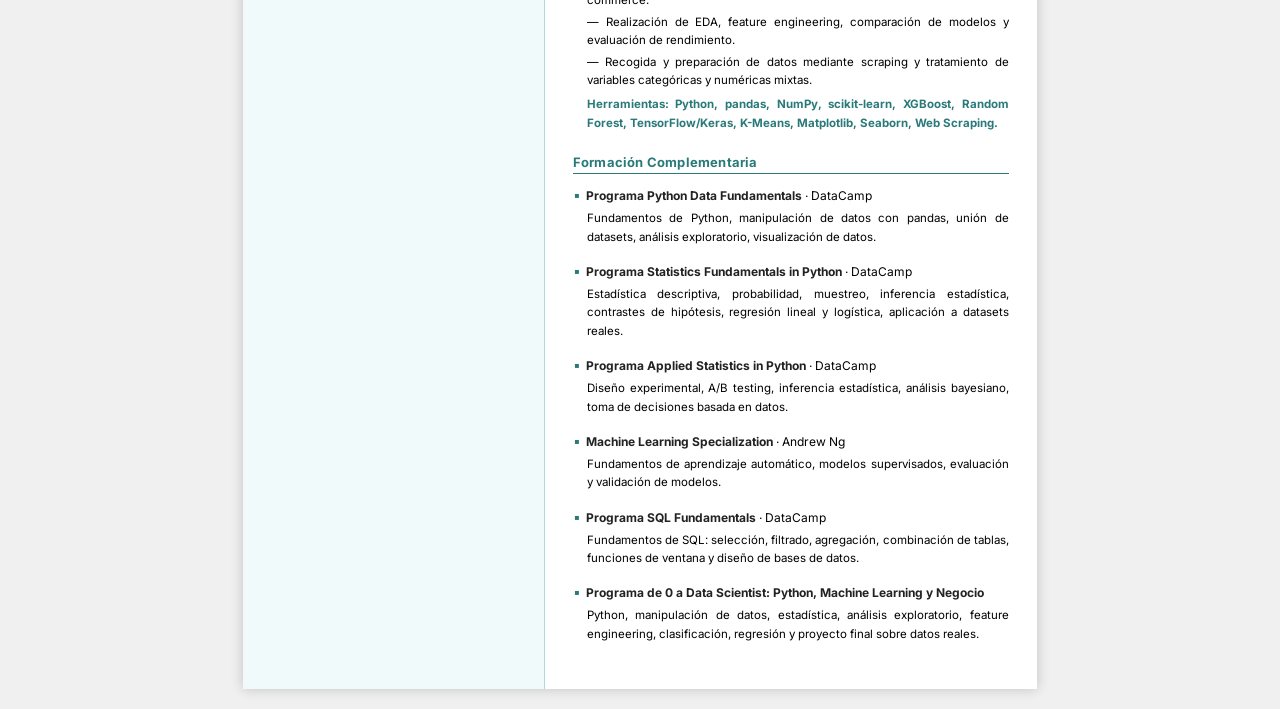
==== commit c86e046b: "Add files via upload" ====
--- a/assets/resume/cv.html
+++ b/assets/resume/cv.html
@@ -220,7 +220,8 @@
 
     .exp-header .dates {
       font-size: 11px;
-      color: #555;
+      color: #000;
+      font-weight: normal;
       white-space: nowrap;
     }
 
@@ -362,7 +363,7 @@
     <img src="../img/IMG_3145.jpg" alt="Foto de perfil" />
 
     <h1>Iñigo Díez Osúa</h1>
-    <div class="subtitle">Estudiante de Química &nbsp;·&nbsp; Análisis de Datos &nbsp;·&nbsp; Machine Learning &nbsp;·&nbsp; Estadística Aplicada</div>
+    <div class="subtitle">Graduado en Química &nbsp;·&nbsp; Ciencia de Datos &nbsp;·&nbsp; Machine Learning &nbsp;·&nbsp; Inteligencia Artificial</div>
   </div>
 
   <!-- BODY -->
@@ -487,21 +488,32 @@
     <main class="main">
 
       <section>
-        <h2>Perfil Académico</h2>
+        <h2>Perfil profesional</h2>
         <p>
-          Estudiante de último curso de Química en la UPV/EHU, orientado a la ciencia de datos y con experiencia en análisis de datos, diseño experimental y modelización aplicada. He desarrollado proyectos con Python sobre distintos tipos de datos, abordando su integración, depuración, análisis estadístico y exploratorio, así como técnicas de reducción de dimensionalidad, aprendizaje supervisado y no supervisado e interpretación de modelos. Busco consolidar una base rigurosa en estadística, programación y machine learning para especializarme en Data Science aplicada a problemas reales.
+          Graduado en Química por la EHU/UPV, con un perfil orientado hacia la Ciencia de Datos, el Machine Learning y la Inteligencia Artificial. He trabajado con datos reales aplicando estadística inferencial, análisis multivariante, modelización predictiva y técnicas de optimización para extraer e interpretar información relevante. Busco combinar el rigor cuantitativo con las herramientas computacionales para abordar problemas complejos y desarrollar soluciones basadas en datos en el ámbito de la Ciencia de Datos y la IA.
         </p>
       </section>
 
       <section>
-        <h2>Formación Académica</h2>
-
-        <div class="exp-item">
+        <h2>Formación académica</h2>
+
+        <div class="exp-item">
+          <div class="exp-header">
+            <div class="title-line">
+              <span class="bullet">▪</span>
+              <strong>Máster en Ciencia de Datos e Inteligencia Artificial</strong>
+              <span class="company">· Afi Global Education</span>
+              <span class="dates">Sept. 2026 – Jul. 2027</span>
+            </div>
+          </div>
+        </div>
+
+        <div class="exp-item" style="margin-top:8px;">
           <div class="exp-header">
             <div class="title-line">
               <span class="bullet">▪</span>
               <strong>Grado en Química</strong>
-              <span class="company">· Universidad del País Vasco (EHU/UPV)</span>
+              <span class="company">· Universidad del País Vasco / Euskal Herriko Unibertsitatea (EHU/UPV)</span>
             </div>
           </div>
         </div>
@@ -515,12 +527,15 @@
           </div>
           <div class="exp-body" style="margin-top:4px;">
             <p style="font-style:italic; font-weight:600; font-size:12px; color:#2a7a7a; margin-bottom:8px;">
-              Eje microbiota-cerebro: Análisis metabolómico mediante GC-MS para la identificación de biomarcadores potenciales asociados a esquizofrenia
+              Análisis estadístico y modelización multivariante de datos metabolómicos
             </p>
-            <p>— Desarrollo de un proyecto de metabolómica experimental y analítica basado en GC-MS, orientado al estudio de compuestos potencialmente relevantes en el eje microbiota-cerebro.</p>
-            <p>— Diseño y optimización de condiciones experimentales mediante análisis sistemático de variables, evaluando su impacto sobre la detección de metabolitos y la robustez analítica.</p>
-            <p>— Procesamiento de datos cromatográficos mediante extracción de variables cuantitativas, limpieza y estructuración de datasets, y aplicación de análisis estadístico y multivariante.</p>
-            <p>— Comparación e interpretación de perfiles metabolómicos entre grupos de muestras para la identificación de patrones diferenciales y biomarcadores potenciales.</p>
+            <p>Proyecto de investigación basado en datos experimentales reales, abordando de forma integral su procesamiento, análisis estadístico, modelización multivariante e interpretación.</p>
+            <p>— Construcción, limpieza, transformación y preprocesamiento de conjuntos de datos para su posterior análisis.</p>
+            <p>— Análisis exploratorio y reducción de dimensionalidad mediante PCA, junto con modelización supervisada mediante PLS-DA.</p>
+            <p>— Evaluación de la capacidad predictiva y robustez de los modelos mediante validación cruzada, métricas R²/Q² y tests de permutación.</p>
+            <p>— Selección e interpretación de variables relevantes mediante métodos de importancia de variables y contrastes de hipótesis.</p>
+            <p>— Optimización multivariable mediante diseño de experimentos y metodología de superficies de respuesta.</p>
+            <p>— Integración de técnicas estadísticas y computacionales para identificar patrones, comparar grupos y extraer conclusiones interpretables a partir de datos complejos.</p>
           </div>
         </div>
 
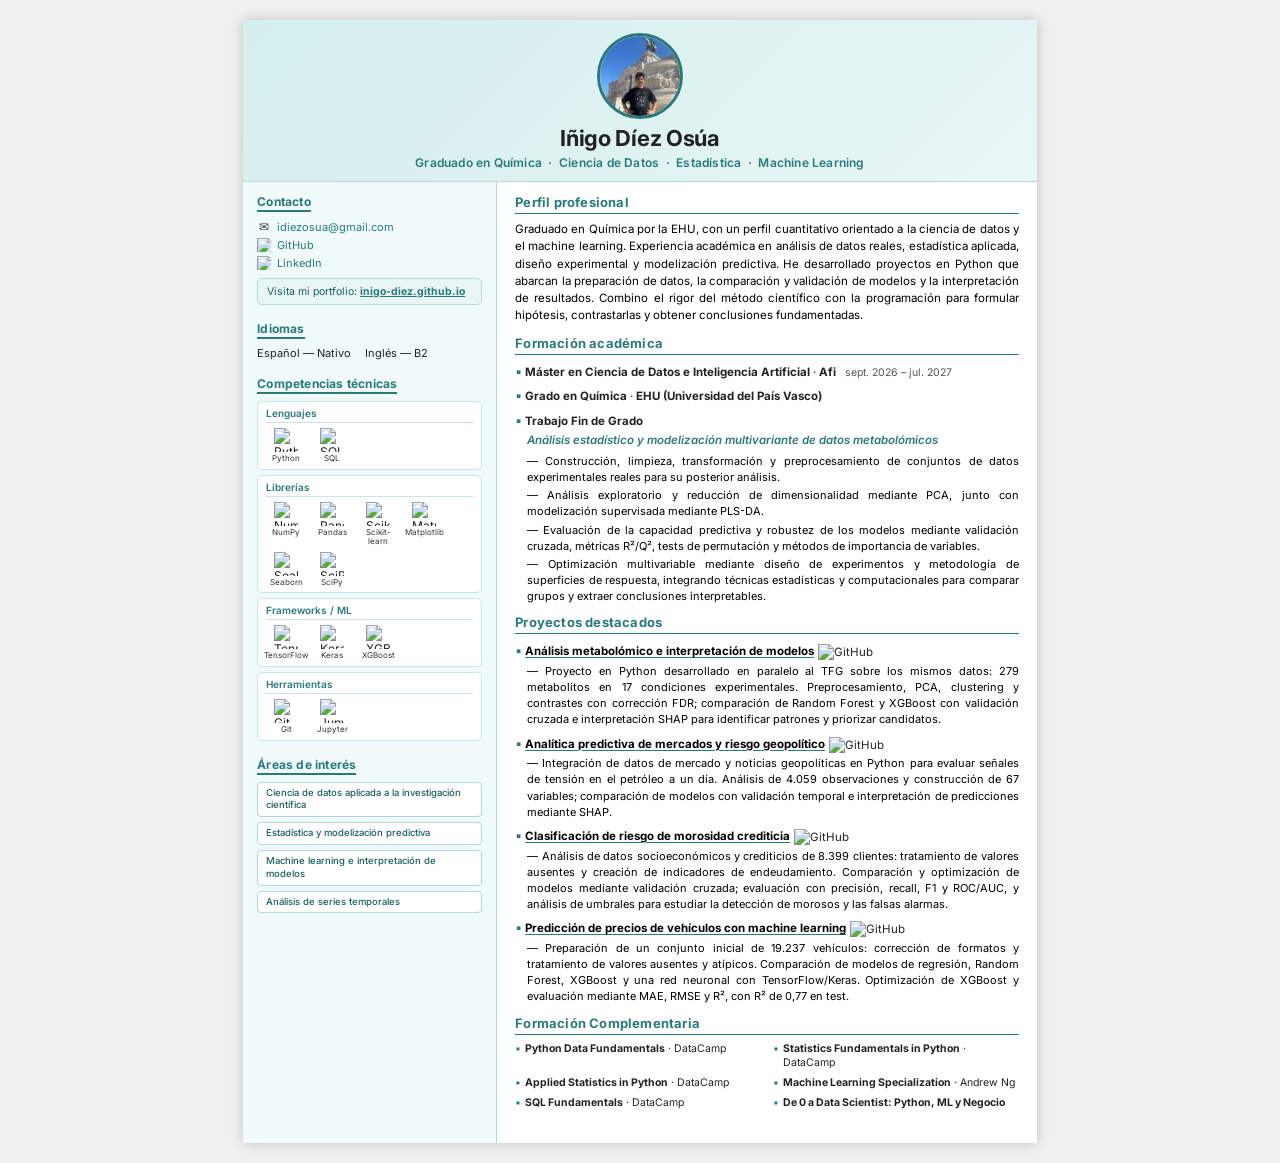
==== commit 9f85c5b4: "Actualizar CV e información del portfolio" ====
--- a/assets/resume/cv.html
+++ b/assets/resume/cv.html
@@ -1,687 +1,485 @@
-<!DOCTYPE html>
-<html lang="es">
-<head>
-  <meta charset="UTF-8" />
-  <meta name="viewport" content="width=device-width, initial-scale=1.0"/>
-  <title>CV - Tu Nombre</title>
-  <link href="https://fonts.googleapis.com/css2?family=Inter:wght@300;400;500;600;700&display=swap" rel="stylesheet">
-  <style>
-    * { margin: 0; padding: 0; box-sizing: border-box; }
-
-    body {
-      font-family: 'Inter', sans-serif;
-      font-size: 13px;
-      color: #222;
-      background: #f0f0f0;
-    }
-
-    .page {
-      width: 210mm;
-      min-height: 297mm;
-      margin: 20px auto;
-      background: #fff;
-      display: flex;
-      flex-direction: column;
-      box-shadow: 0 0 12px rgba(0,0,0,0.2);
-    }
-
-    /* ── HEADER ── */
-    .header {
-      text-align: center;
-      padding: 30px 40px 20px;
-      border-bottom: 1px solid #b2d8d8;
-      background: linear-gradient(135deg, #d4eeee 0%, #e8f6f6 100%);
-    }
-
-    .header img {
-      width: 120px;
-      height: 120px;
-      border-radius: 50%;
-      object-fit: cover;
-      object-position: center 15%;
-      margin-bottom: 10px;
-      display: block;
-      margin-left: auto;
-      margin-right: auto;
-      border: 3px solid #2a7a7a;
-    }
-
-    .header .avatar-placeholder {
-      width: 90px;
-      height: 120px;
-      border-radius: 50%;
-      background: #ccc;
-      display: flex;
-      align-items: center;
-      justify-content: center;
-      font-size: 11px;
-      color: #666;
-      margin: 0 auto 10px;
-    }
-
-    .header h1 {
-      font-size: 26px;
-      font-weight: 700;
-      letter-spacing: -0.3px;
-    }
-
-    .header .subtitle {
-      font-size: 14px;
-      font-weight: 600;
-      color: #2a7a7a;
-      margin-top: 6px;
-      font-style: normal;
-      letter-spacing: 0.2px;
-    }
-
-    /* ── BODY: sidebar + main ── */
-    .body {
-      display: flex;
-      flex: 1;
-    }
-
-    /* ── SIDEBAR ── */
-    .sidebar {
-      width: 38%;
-      padding: 24px 22px;
-      border-right: 1px solid #b2d8d8;
-      background: #f0fafa;
-    }
-
-    .sidebar section {
-      margin-bottom: 20px;
-    }
-
-    .sidebar h2 {
-      font-size: 12px;
-      font-weight: bold;
-      color: #2a7a7a;
-      text-transform: none;
-      border-bottom: none;
-      margin-bottom: 8px;
-      letter-spacing: 0.3px;
-    }
-
-    .sidebar p,
-    .sidebar li {
-      font-size: 12px;
-      line-height: 1.6;
-      color: #333;
-      text-align: justify;
-    }
-
-    .sidebar ul {
-      list-style: none;
-      padding: 0;
-    }
-
-    .contact-item {
-      display: flex;
-      align-items: center;
-      gap: 6px;
-      margin-bottom: 4px;
-      font-size: 12px;
-    }
-
-    .contact-item .icon {
-      font-size: 13px;
-      width: 16px;
-      text-align: center;
-    }
-
-    .contact-item a {
-      color: #2a7a7a;
-      text-decoration: none;
-    }
-
-    .langs {
-      display: flex;
-      flex-wrap: wrap;
-      gap: 6px 14px;
-      font-size: 12px;
-    }
-
-    .skills-group {
-      margin-bottom: 8px;
-    }
-
-    .skills-group .group-title {
-      font-weight: bold;
-      font-size: 12px;
-      margin-bottom: 3px;
-    }
-
-    .skills-group .tags {
-      font-size: 11.5px;
-      color: #444;
-      line-height: 1.7;
-    }
-
-    /* ── MAIN CONTENT ── */
-    .main {
-      width: 62%;
-      padding: 24px 28px;
-    }
-
-    .main section {
-      margin-bottom: 22px;
-    }
-
-    .main h2 {
-      font-size: 13px;
-      font-weight: bold;
-      color: #2a7a7a;
-      border-bottom: 1px solid #2a7a7a;
-      padding-bottom: 3px;
-      margin-bottom: 10px;
-      letter-spacing: 0.2px;
-    }
-
-    .main p {
-      font-size: 12px;
-      line-height: 1.65;
-      color: #000;
-      margin-bottom: 6px;
-      text-align: justify;
-    }
-
-    /* Experiencia */
-    .exp-item {
-      margin-bottom: 14px;
-    }
-
-    .exp-header {
-      display: flex;
-      justify-content: space-between;
-      align-items: baseline;
-      margin-bottom: 4px;
-    }
-
-    .exp-header .title-line {
-      font-size: 12px;
-      display: block;
-      line-height: 1.5;
-    }
-
-    .exp-header .title-line .bullet {
-      color: #2a7a7a;
-      font-size: 14px;
-      margin-right: 2px;
-    }
-
-    .exp-header .title-line strong {
-      font-size: 12px;
-    }
-
-    .exp-header .title-line .company {
-      font-size: 12px;
-      color: #000;
-    }
-
-    .exp-header .dates {
-      font-size: 11px;
-      color: #000;
-      font-weight: normal;
-      white-space: nowrap;
-    }
-
-    .exp-body {
-      padding-left: 14px;
-    }
-
-    .exp-body p {
-      font-size: 11.5px;
-      margin-bottom: 3px;
-      line-height: 1.6;
-      color: #000;
-      text-align: justify;
-    }
-
-    /* Educación */
-    .edu-item {
-      margin-bottom: 12px;
-    }
-
-    .edu-item .edu-header {
-      display: flex;
-      justify-content: space-between;
-      align-items: baseline;
-    }
-
-    .edu-item .edu-title {
-      font-weight: bold;
-      font-size: 12px;
-    }
-
-    .edu-item .edu-dates {
-      font-size: 11px;
-      color: #555;
-      white-space: nowrap;
-    }
-
-    .edu-item .edu-sub {
-      font-size: 11.5px;
-      font-style: italic;
-      color: #444;
-    }
-
-    .edu-item .edu-detail {
-      font-size: 11.5px;
-      color: #444;
-    }
-
-    /* Voluntariado */
-    .vol-list {
-      list-style: none;
-      padding: 0;
-    }
-
-    .vol-list li {
-      font-size: 12px;
-      line-height: 1.65;
-      color: #333;
-      padding-left: 14px;
-      position: relative;
-      margin-bottom: 5px;
-    }
-
-    .vol-list li::before {
-      content: '▪';
-      position: absolute;
-      left: 0;
-      color: #2a7a7a;
-    }
-
-    /* ── SKILL CARDS ── */
-    .skill-card {
-      background: #fff;
-      border: 1px solid #c8e6e6;
-      border-radius: 6px;
-      padding: 8px 10px;
-      margin-bottom: 8px;
-    }
-
-    .skill-card-title {
-      font-size: 11.5px;
-      font-weight: 600;
-      color: #2a7a7a;
-      border-bottom: 1px solid #c8e6e6;
-      padding-bottom: 4px;
-      margin-bottom: 8px;
-    }
-
-    .skill-icons {
-      display: flex;
-      flex-wrap: wrap;
-      gap: 8px 10px;
-    }
-
-    .skill-icon-item {
-      display: flex;
-      flex-direction: column;
-      align-items: center;
-      gap: 3px;
-      width: 44px;
-    }
-
-    .skill-icon-item img {
-      width: 32px;
-      height: 32px;
-      object-fit: contain;
-    }
-
-    .skill-icon-item span {
-      font-size: 9px;
-      text-align: center;
-      color: #333;
-      line-height: 1.2;
-    }
-
-    .interest-tag {
-      background: #fff;
-      border: 1px solid #b2d8d8;
-      border-radius: 5px;
-      padding: 5px 9px;
-      font-size: 11px;
-      color: #1a5f5f;
-      font-weight: 500;
-    }
-
-    @media print {
-      body { background: #fff; }
-      .page { margin: 0; box-shadow: none; }
-    }
-  </style>
-</head>
-<body>
-<div class="page">
-
-  <!-- HEADER -->
-  <div class="header">
-    <!-- Reemplaza la ruta con tu foto, o elimina el bloque si no tienes -->
-    <!-- <div class="avatar-placeholder">Tu foto</div> -->
-    <img src="../img/IMG_3145.jpg" alt="Foto de perfil" />
-
-    <h1>Iñigo Díez Osúa</h1>
-    <div class="subtitle">Graduado en Química &nbsp;·&nbsp; Ciencia de Datos &nbsp;·&nbsp; Machine Learning &nbsp;·&nbsp; Inteligencia Artificial</div>
-  </div>
-
-  <!-- BODY -->
-  <div class="body">
-
-    <!-- SIDEBAR -->
-    <aside class="sidebar">
-
-      <section>
-        <h2>Contacto</h2>
-        <div class="contact-item"><span class="icon">✉</span> <a href="mailto:idiezosua@gmail.com">idiezosua@gmail.com</a></div>
-        <div class="contact-item"><span class="icon">📍</span> País Vasco, España</div>
-        <div class="contact-item"><img src="https://cdn.jsdelivr.net/gh/devicons/devicon/icons/github/github-original.svg" style="width:14px;height:14px;flex-shrink:0;" alt="GitHub"/> <a href="https://github.com/inigo-diez" target="_blank">GitHub</a></div>
-        <div class="contact-item"><img src="https://cdn.jsdelivr.net/gh/devicons/devicon/icons/linkedin/linkedin-original.svg" style="width:14px;height:14px;flex-shrink:0;" alt="LinkedIn"/> <a href="https://www.linkedin.com/in/i%C3%B1igo-d%C3%ADez-os%C3%BAa-233642401/" target="_blank">LinkedIn</a></div>
-        <div style="margin-top:10px; background:#e8f6f6; border:1px solid #b2d8d8; border-radius:5px; padding:7px 10px; text-align:center;">
-          <span style="font-size:11.5px; color:#1a5f5f;">Visita mi portfolio: </span><a href="https://inigo-diez.github.io" target="_blank" style="font-size:11.5px; color:#2a7a7a; font-weight:700; text-decoration:underline;">inigo-diez.github.io</a>
-        </div>
-      </section>
-
-      <section>
-        <h2>Idiomas</h2>
-        <div class="langs">
-          <span>Español (Nativo)</span>
-          <span>Inglés (B2)</span>
-        </div>
-      </section>
-
-      <section>
-        <h2>Habilidades</h2>
-
-        <div class="skill-card">
-          <div class="skill-card-title">Lenguajes</div>
-          <div class="skill-icons">
-            <div class="skill-icon-item">
-              <img src="https://cdn.jsdelivr.net/gh/devicons/devicon/icons/python/python-original.svg" alt="Python"/>
-              <span>Python</span>
-            </div>
-            <div class="skill-icon-item">
-              <img src="https://cdn.jsdelivr.net/gh/devicons/devicon/icons/mysql/mysql-original.svg" alt="SQL"/>
-              <span>SQL</span>
-            </div>
-          </div>
-        </div>
-
-        <div class="skill-card">
-          <div class="skill-card-title">Librerías</div>
-          <div class="skill-icons">
-            <div class="skill-icon-item">
-              <img src="https://cdn.jsdelivr.net/gh/devicons/devicon/icons/numpy/numpy-original.svg" alt="NumPy"/>
-              <span>NumPy</span>
-            </div>
-            <div class="skill-icon-item">
-              <img src="https://cdn.jsdelivr.net/gh/devicons/devicon/icons/pandas/pandas-original.svg" alt="Pandas"/>
-              <span>Pandas</span>
-            </div>
-            <div class="skill-icon-item">
-              <img src="https://upload.wikimedia.org/wikipedia/commons/0/05/Scikit_learn_logo_small.svg" alt="Scikit-learn"/>
-              <span>Scikit-learn</span>
-            </div>
-            <div class="skill-icon-item">
-              <img src="https://upload.wikimedia.org/wikipedia/commons/8/84/Matplotlib_icon.svg" alt="Matplotlib"/>
-              <span>Matplotlib</span>
-            </div>
-            <div class="skill-icon-item">
-              <img src="https://seaborn.pydata.org/_images/logo-mark-lightbg.svg" alt="Seaborn"/>
-              <span>Seaborn</span>
-            </div>
-            <div class="skill-icon-item">
-              <img src="https://upload.wikimedia.org/wikipedia/commons/b/b2/SCIPY_2.svg" alt="SciPy"/>
-              <span>SciPy</span>
-            </div>
-          </div>
-        </div>
-
-        <div class="skill-card">
-          <div class="skill-card-title">Frameworks / ML</div>
-          <div class="skill-icons">
-            <div class="skill-icon-item">
-              <img src="https://cdn.jsdelivr.net/gh/devicons/devicon/icons/tensorflow/tensorflow-original.svg" alt="TensorFlow"/>
-              <span>TensorFlow</span>
-            </div>
-            <div class="skill-icon-item">
-              <img src="https://upload.wikimedia.org/wikipedia/commons/a/ae/Keras_logo.svg" alt="Keras"/>
-              <span>Keras</span>
-            </div>
-            <div class="skill-icon-item">
-              <img src="https://upload.wikimedia.org/wikipedia/commons/6/69/XGBoost_logo.png" alt="XGBoost"/>
-              <span>XGBoost</span>
-            </div>
-          </div>
-        </div>
-
-        <div class="skill-card">
-          <div class="skill-card-title">Herramientas</div>
-          <div class="skill-icons">
-            <div class="skill-icon-item">
-              <img src="https://cdn.jsdelivr.net/gh/devicons/devicon/icons/git/git-original.svg" alt="Git"/>
-              <span>Git</span>
-            </div>
-            <div class="skill-icon-item">
-              <img src="https://cdn.jsdelivr.net/gh/devicons/devicon/icons/jupyter/jupyter-original.svg" alt="Jupyter"/>
-              <span>Jupyter</span>
-            </div>
-          </div>
-        </div>
-
-      </section>
-
-      <section>
-        <h2>Intereses</h2>
-        <div style="display:flex; flex-direction:column; gap:5px;">
-          <div class="interest-tag">Data Science aplicado a investigación científica</div>
-          <div class="interest-tag">Estadística aplicada y modelización</div>
-          <div class="interest-tag">Machine Learning en problemas reales</div>
-          <div class="interest-tag">Análisis cuantitativo de datos</div>
-        </div>
-      </section>
-
-    </aside>
-
-    <!-- MAIN -->
-    <main class="main">
-
-      <section>
-        <h2>Perfil profesional</h2>
-        <p>
-          Graduado en Química por la EHU/UPV, con un perfil orientado hacia la Ciencia de Datos, el Machine Learning y la Inteligencia Artificial. He trabajado con datos reales aplicando estadística inferencial, análisis multivariante, modelización predictiva y técnicas de optimización para extraer e interpretar información relevante. Busco combinar el rigor cuantitativo con las herramientas computacionales para abordar problemas complejos y desarrollar soluciones basadas en datos en el ámbito de la Ciencia de Datos y la IA.
-        </p>
-      </section>
-
-      <section>
-        <h2>Formación académica</h2>
-
-        <div class="exp-item">
-          <div class="exp-header">
-            <div class="title-line">
-              <span class="bullet">▪</span>
-              <strong>Máster en Ciencia de Datos e Inteligencia Artificial</strong>
-              <span class="company">· Afi Global Education</span>
-              <span class="dates">Sept. 2026 – Jul. 2027</span>
-            </div>
-          </div>
-        </div>
-
-        <div class="exp-item" style="margin-top:8px;">
-          <div class="exp-header">
-            <div class="title-line">
-              <span class="bullet">▪</span>
-              <strong>Grado en Química</strong>
-              <span class="company">· Universidad del País Vasco / Euskal Herriko Unibertsitatea (EHU/UPV)</span>
-            </div>
-          </div>
-        </div>
-
-        <div class="exp-item" style="margin-top:8px;">
-          <div class="exp-header">
-            <div class="title-line">
-              <span class="bullet">▪</span>
-              <strong>Trabajo Fin de Grado</strong>
-            </div>
-          </div>
-          <div class="exp-body" style="margin-top:4px;">
-            <p style="font-style:italic; font-weight:600; font-size:12px; color:#2a7a7a; margin-bottom:8px;">
-              Análisis estadístico y modelización multivariante de datos metabolómicos
-            </p>
-            <p>Proyecto de investigación basado en datos experimentales reales, abordando de forma integral su procesamiento, análisis estadístico, modelización multivariante e interpretación.</p>
-            <p>— Construcción, limpieza, transformación y preprocesamiento de conjuntos de datos para su posterior análisis.</p>
-            <p>— Análisis exploratorio y reducción de dimensionalidad mediante PCA, junto con modelización supervisada mediante PLS-DA.</p>
-            <p>— Evaluación de la capacidad predictiva y robustez de los modelos mediante validación cruzada, métricas R²/Q² y tests de permutación.</p>
-            <p>— Selección e interpretación de variables relevantes mediante métodos de importancia de variables y contrastes de hipótesis.</p>
-            <p>— Optimización multivariable mediante diseño de experimentos y metodología de superficies de respuesta.</p>
-            <p>— Integración de técnicas estadísticas y computacionales para identificar patrones, comparar grupos y extraer conclusiones interpretables a partir de datos complejos.</p>
-          </div>
-        </div>
-
-      </section>
-
-      <section>
-        <h2>Proyectos de Ciencia de Datos</h2>
-
-        <div class="exp-item">
-          <div class="exp-header">
-            <div class="title-line">
-              <span class="bullet">▪</span>
-              <strong>Metabolómica y biomarcadores en salud mental</strong>
-              <span class="company">· GitHub, proyecto derivado del TFG</span>
-            </div>
-          </div>
-          <div class="exp-body">
-            <p>— Análisis computacional de datos GC-MS para el estudio de compuestos volátiles potencialmente asociados al eje microbiota-intestino-cerebro.</p>
-            <p>— Integración de bases de datos científicas abiertas y construcción de una base de datos propia de metabolitos.</p>
-            <p>— Aplicación de análisis multivariante, machine learning supervisado y optimización experimental para priorización de metabolitos candidatos.</p>
-            <p style="margin-top:6px; color:#2a7a7a;"><strong>Herramientas: Python, pandas, NumPy, scikit-learn, XGBoost, SHAP, SciPy, Matplotlib, Seaborn, PCA, clustering, Gaussian Process, PLS, APIs científicas, RSM/CCD.</strong></p>
-          </div>
-        </div>
-
-        <div class="exp-item">
-          <div class="exp-header">
-            <div class="title-line">
-              <span class="bullet">▪</span>
-              <strong>Geopolítica, petróleo WTI y mercados financieros</strong>
-              <span class="company">· GitHub, proyecto propio</span>
-            </div>
-          </div>
-          <div class="exp-body">
-            <p>— Desarrollo de modelos cuantitativos para analizar la relación entre eventos geopolíticos y episodios de estrés en el mercado del crudo.</p>
-            <p>— Ingeniería de variables sobre series temporales financieras y datos de noticias globales, junto con simulación y validación de modelos.</p>
-            <p>— Integración de fuentes externas mediante APIs y evaluación de predicciones sobre datos reales de mercado.</p>
-            <p style="margin-top:6px; color:#2a7a7a;"><strong>Herramientas: Python, pandas, NumPy, scikit-learn, SHAP, Matplotlib, SciPy, Monte Carlo, Gaussian Process Regression, yfinance, APIs.</strong></p>
-          </div>
-        </div>
-
-        <div class="exp-item">
-          <div class="exp-header">
-            <div class="title-line">
-              <span class="bullet">▪</span>
-              <strong>Machine learning aplicado a datasets reales</strong>
-              <span class="company">· GitHub, proyectos de práctica</span>
-            </div>
-          </div>
-          <div class="exp-body">
-            <p>— Desarrollo de proyectos de clasificación, regresión y segmentación sobre problemas reales de riesgo crediticio, valoración de vehículos y pricing en e-commerce.</p>
-            <p>— Realización de EDA, feature engineering, comparación de modelos y evaluación de rendimiento.</p>
-            <p>— Recogida y preparación de datos mediante scraping y tratamiento de variables categóricas y numéricas mixtas.</p>
-            <p style="margin-top:6px; color:#2a7a7a;"><strong>Herramientas: Python, pandas, NumPy, scikit-learn, XGBoost, Random Forest, TensorFlow/Keras, K-Means, Matplotlib, Seaborn, Web Scraping.</strong></p>
-          </div>
-        </div>
-
-      </section>
-
-      <section>
-        <h2>Formación Complementaria</h2>
-
-        <div class="exp-item">
-          <div class="exp-header">
-            <div class="title-line">
-              <span class="bullet">▪</span>
-              <strong>Programa Python Data Fundamentals</strong>
-              <span class="company">· DataCamp</span>
-            </div>
-          </div>
-          <div class="exp-body">
-            <p>Fundamentos de Python, manipulación de datos con pandas, unión de datasets, análisis exploratorio, visualización de datos.</p>
-          </div>
-        </div>
-
-        <div class="exp-item">
-          <div class="exp-header">
-            <div class="title-line">
-              <span class="bullet">▪</span>
-              <strong>Programa Statistics Fundamentals in Python</strong>
-              <span class="company">· DataCamp</span>
-            </div>
-          </div>
-          <div class="exp-body">
-            <p>Estadística descriptiva, probabilidad, muestreo, inferencia estadística, contrastes de hipótesis, regresión lineal y logística, aplicación a datasets reales.</p>
-          </div>
-        </div>
-
-        <div class="exp-item">
-          <div class="exp-header">
-            <div class="title-line">
-              <span class="bullet">▪</span>
-              <strong>Programa Applied Statistics in Python</strong>
-              <span class="company">· DataCamp</span>
-            </div>
-          </div>
-          <div class="exp-body">
-            <p>Diseño experimental, A/B testing, inferencia estadística, análisis bayesiano, toma de decisiones basada en datos.</p>
-          </div>
-        </div>
-
-        <div class="exp-item">
-          <div class="exp-header">
-            <div class="title-line">
-              <span class="bullet">▪</span>
-              <strong>Machine Learning Specialization</strong>
-              <span class="company">· Andrew Ng</span>
-            </div>
-          </div>
-          <div class="exp-body">
-            <p>Fundamentos de aprendizaje automático, modelos supervisados, evaluación y validación de modelos.</p>
-          </div>
-        </div>
-
-        <div class="exp-item">
-          <div class="exp-header">
-            <div class="title-line">
-              <span class="bullet">▪</span>
-              <strong>Programa SQL Fundamentals</strong>
-              <span class="company">· DataCamp</span>
-            </div>
-          </div>
-          <div class="exp-body">
-            <p>Fundamentos de SQL: selección, filtrado, agregación, combinación de tablas, funciones de ventana y diseño de bases de datos.</p>
-          </div>
-        </div>
-
-        <div class="exp-item">
-          <div class="exp-header">
-            <div class="title-line">
-              <span class="bullet">▪</span>
-              <strong>Programa de 0 a Data Scientist: Python, Machine Learning y Negocio</strong>
-            </div>
-          </div>
-          <div class="exp-body">
-            <p>Python, manipulación de datos, estadística, análisis exploratorio, feature engineering, clasificación, regresión y proyecto final sobre datos reales.</p>
-          </div>
-        </div>
-
-      </section>
-
-
-    </main>
-  </div><!-- /body -->
-
-</div><!-- /page -->
-</body>
-</html>
-
-
+<!DOCTYPE html>
+<html lang="es">
+<head>
+  <meta charset="UTF-8" />
+  <meta name="viewport" content="width=device-width, initial-scale=1.0"/>
+  <title>CV - Iñigo Díez Osúa</title>
+  <link href="https://fonts.googleapis.com/css2?family=Inter:wght@300;400;500;600;700&display=swap" rel="stylesheet">
+  <style>
+    * { margin: 0; padding: 0; box-sizing: border-box; }
+
+    body {
+      font-family: 'Inter', sans-serif;
+      font-size: 12px;
+      color: #222;
+      background: #f0f0f0;
+    }
+
+    .page {
+      width: 210mm;
+      height: 297mm;
+      margin: 20px auto;
+      background: #fff;
+      display: flex;
+      flex-direction: column;
+      box-shadow: 0 0 12px rgba(0,0,0,0.2);
+      overflow: hidden;
+    }
+
+    a { color: inherit; }
+
+    /* ── HEADER ── */
+    .header {
+      text-align: center;
+      padding: 13px 40px 11px;
+      border-bottom: 1px solid #b2d8d8;
+      background: linear-gradient(135deg, #d4eeee 0%, #e8f6f6 100%);
+    }
+
+    .header img {
+      width: 86px;
+      height: 86px;
+      border-radius: 50%;
+      object-fit: cover;
+      object-position: center 15%;
+      margin: 0 auto 6px;
+      display: block;
+      border: 3px solid #2a7a7a;
+    }
+
+    .header h1 {
+      font-size: 22px;
+      font-weight: 700;
+      letter-spacing: -0.3px;
+    }
+
+    .header .subtitle {
+      font-size: 12px;
+      font-weight: 600;
+      color: #2a7a7a;
+      margin-top: 4px;
+      letter-spacing: 0.2px;
+    }
+
+    /* ── BODY: sidebar + main ── */
+    .body {
+      display: flex;
+      flex: 1;
+      min-height: 0;
+    }
+
+    /* ── SIDEBAR ── */
+    .sidebar {
+      width: 32%;
+      padding: 12px 14px;
+      border-right: 1px solid #b2d8d8;
+      background: #f0fafa;
+    }
+
+    .sidebar section { margin-bottom: 16px; }
+
+    .sidebar h2 {
+      display: inline-block;
+      font-size: 12px;
+      font-weight: 700;
+      color: #2a7a7a;
+      border-bottom: 2px solid #2a7a7a;
+      padding-bottom: 1px;
+      margin-bottom: 7px;
+      letter-spacing: 0.2px;
+    }
+
+    .contact-item {
+      display: flex;
+      align-items: center;
+      gap: 6px;
+      margin-bottom: 4px;
+      font-size: 11px;
+    }
+
+    .contact-item .icon { font-size: 12px; width: 14px; text-align: center; color: #333; }
+    .contact-item img { width: 14px; height: 14px; flex-shrink: 0; }
+    .contact-item a { color: #2a7a7a; text-decoration: none; }
+
+    .portfolio-box {
+      margin-top: 8px;
+      background: #e8f6f6;
+      border: 1px solid #b2d8d8;
+      border-radius: 5px;
+      padding: 6px 9px;
+      font-size: 10.5px;
+      color: #1a5f5f;
+    }
+
+    .portfolio-box a { color: #2a7a7a; font-weight: 700; }
+
+    .langs {
+      display: flex;
+      flex-wrap: wrap;
+      gap: 4px 14px;
+      font-size: 11px;
+    }
+
+    /* ── SKILL CARDS ── */
+    .skill-card {
+      background: #fff;
+      border: 1px solid #c8e6e6;
+      border-radius: 5px;
+      padding: 5px 8px;
+      margin-bottom: 5px;
+    }
+
+    .skill-card-title {
+      font-size: 10px;
+      font-weight: 600;
+      color: #2a7a7a;
+      border-bottom: 1px solid #c8e6e6;
+      padding-bottom: 3px;
+      margin-bottom: 5px;
+    }
+
+    .skill-icons { display: flex; flex-wrap: wrap; gap: 5px 6px; }
+
+    .skill-icon-item {
+      display: flex;
+      flex-direction: column;
+      align-items: center;
+      gap: 2px;
+      width: 40px;
+    }
+
+    .skill-icon-item img { width: 24px; height: 24px; object-fit: contain; }
+    .skill-icon-item span { font-size: 8px; text-align: center; color: #333; line-height: 1.2; }
+
+    .interest-tag {
+      background: #fff;
+      border: 1px solid #b2d8d8;
+      border-radius: 4px;
+      padding: 4px 8px;
+      font-size: 9.5px;
+      color: #1a5f5f;
+      font-weight: 500;
+      line-height: 1.35;
+    }
+
+    .interests { display: flex; flex-direction: column; gap: 5px; }
+
+    /* ── MAIN CONTENT ── */
+    .main {
+      width: 68%;
+      padding: 12px 18px;
+    }
+
+    .main section { margin-bottom: 10px; }
+
+    .main h2 {
+      font-size: 13px;
+      font-weight: 700;
+      color: #2a7a7a;
+      border-bottom: 1px solid #2a7a7a;
+      padding-bottom: 3px;
+      margin-bottom: 7px;
+      letter-spacing: 0.2px;
+    }
+
+    .main p {
+      font-size: 11.5px;
+      line-height: 1.5;
+      color: #000;
+      margin-bottom: 3px;
+      text-align: justify;
+    }
+
+    .item { margin-bottom: 6px; }
+
+    .item-title {
+      font-size: 11.5px;
+      line-height: 1.45;
+      margin-bottom: 2px;
+    }
+
+    .item-title .bullet { color: #2a7a7a; font-size: 13px; margin-right: 3px; }
+    .item-title .dates { font-size: 10.5px; color: #555; margin-left: 6px; }
+
+    .item-title a {
+      color: #000;
+      text-decoration: underline;
+      text-decoration-color: #2a7a7a;
+      text-underline-offset: 2px;
+    }
+
+    .item-title .gh {
+      width: 11px;
+      height: 11px;
+      margin-left: 4px;
+      vertical-align: -1px;
+    }
+
+    .item-body { padding-left: 12px; }
+
+    .item-body p { font-size: 11px; line-height: 1.47; margin-bottom: 2px; }
+
+    .item-body .tfg-title {
+      font-style: italic;
+      font-weight: 600;
+      font-size: 11.5px;
+      color: #2a7a7a;
+      margin-bottom: 4px;
+    }
+
+    .courses {
+      display: grid;
+      grid-template-columns: 1fr 1fr;
+      gap: 5px 12px;
+      list-style: none;
+    }
+
+    .courses li {
+      font-size: 10.5px;
+      line-height: 1.4;
+      padding-left: 10px;
+      position: relative;
+    }
+
+    .courses li::before {
+      content: '▪';
+      position: absolute;
+      left: 0;
+      color: #2a7a7a;
+    }
+
+    @media print {
+      body { background: #fff; }
+      .page { margin: 0; box-shadow: none; }
+    }
+
+    @page {
+      margin: 0;
+      size: A4;
+    }
+  </style>
+</head>
+<body>
+<div class="page">
+
+  <!-- HEADER -->
+  <div class="header">
+    <img src="../img/IMG_3145.jpg" alt="Foto de perfil" />
+    <h1>Iñigo Díez Osúa</h1>
+    <div class="subtitle">Graduado en Química &nbsp;·&nbsp; Ciencia de Datos &nbsp;·&nbsp; Estadística &nbsp;·&nbsp; Machine Learning</div>
+  </div>
+
+  <!-- BODY -->
+  <div class="body">
+
+    <!-- SIDEBAR -->
+    <aside class="sidebar">
+
+      <section>
+        <h2>Contacto</h2>
+        <div class="contact-item"><span class="icon">✉</span> <a href="mailto:idiezosua@gmail.com">idiezosua@gmail.com</a></div>
+        <div class="contact-item"><img src="https://cdn.jsdelivr.net/gh/devicons/devicon/icons/github/github-original.svg" alt="GitHub"/> <a href="https://github.com/inigo-diez" target="_blank">GitHub</a></div>
+        <div class="contact-item"><img src="https://cdn.jsdelivr.net/gh/devicons/devicon/icons/linkedin/linkedin-original.svg" alt="LinkedIn"/> <a href="https://www.linkedin.com/in/i%C3%B1igo-d%C3%ADez-os%C3%BAa-233642401/" target="_blank">LinkedIn</a></div>
+        <div class="portfolio-box">
+          Visita mi portfolio: <a href="https://inigo-diez.github.io" target="_blank">inigo-diez.github.io</a>
+        </div>
+      </section>
+
+      <section>
+        <h2>Idiomas</h2>
+        <div class="langs">
+          <span>Español — Nativo</span>
+          <span>Inglés — B2</span>
+        </div>
+      </section>
+
+      <section>
+        <h2>Competencias técnicas</h2>
+
+        <div class="skill-card">
+          <div class="skill-card-title">Lenguajes</div>
+          <div class="skill-icons">
+            <div class="skill-icon-item">
+              <img src="https://cdn.jsdelivr.net/gh/devicons/devicon/icons/python/python-original.svg" alt="Python"/>
+              <span>Python</span>
+            </div>
+            <div class="skill-icon-item">
+              <img src="https://cdn.jsdelivr.net/gh/devicons/devicon/icons/mysql/mysql-original.svg" alt="SQL"/>
+              <span>SQL</span>
+            </div>
+          </div>
+        </div>
+
+        <div class="skill-card">
+          <div class="skill-card-title">Librerías</div>
+          <div class="skill-icons">
+            <div class="skill-icon-item">
+              <img src="https://cdn.jsdelivr.net/gh/devicons/devicon/icons/numpy/numpy-original.svg" alt="NumPy"/>
+              <span>NumPy</span>
+            </div>
+            <div class="skill-icon-item">
+              <img src="https://cdn.jsdelivr.net/gh/devicons/devicon/icons/pandas/pandas-original.svg" alt="Pandas"/>
+              <span>Pandas</span>
+            </div>
+            <div class="skill-icon-item">
+              <img src="https://upload.wikimedia.org/wikipedia/commons/0/05/Scikit_learn_logo_small.svg" alt="Scikit-learn"/>
+              <span>Scikit-learn</span>
+            </div>
+            <div class="skill-icon-item">
+              <img src="https://upload.wikimedia.org/wikipedia/commons/8/84/Matplotlib_icon.svg" alt="Matplotlib"/>
+              <span>Matplotlib</span>
+            </div>
+            <div class="skill-icon-item">
+              <img src="https://seaborn.pydata.org/_images/logo-mark-lightbg.svg" alt="Seaborn"/>
+              <span>Seaborn</span>
+            </div>
+            <div class="skill-icon-item">
+              <img src="https://upload.wikimedia.org/wikipedia/commons/b/b2/SCIPY_2.svg" alt="SciPy"/>
+              <span>SciPy</span>
+            </div>
+          </div>
+        </div>
+
+        <div class="skill-card">
+          <div class="skill-card-title">Frameworks / ML</div>
+          <div class="skill-icons">
+            <div class="skill-icon-item">
+              <img src="https://cdn.jsdelivr.net/gh/devicons/devicon/icons/tensorflow/tensorflow-original.svg" alt="TensorFlow"/>
+              <span>TensorFlow</span>
+            </div>
+            <div class="skill-icon-item">
+              <img src="https://cdn.jsdelivr.net/gh/devicons/devicon/icons/keras/keras-original.svg" alt="Keras"/>
+              <span>Keras</span>
+            </div>
+            <div class="skill-icon-item">
+              <img src="https://upload.wikimedia.org/wikipedia/commons/6/69/XGBoost_logo.png" alt="XGBoost"/>
+              <span>XGBoost</span>
+            </div>
+          </div>
+        </div>
+
+        <div class="skill-card">
+          <div class="skill-card-title">Herramientas</div>
+          <div class="skill-icons">
+            <div class="skill-icon-item">
+              <img src="https://cdn.jsdelivr.net/gh/devicons/devicon/icons/git/git-original.svg" alt="Git"/>
+              <span>Git</span>
+            </div>
+            <div class="skill-icon-item">
+              <img src="https://cdn.jsdelivr.net/gh/devicons/devicon/icons/jupyter/jupyter-original.svg" alt="Jupyter"/>
+              <span>Jupyter</span>
+            </div>
+          </div>
+        </div>
+      </section>
+
+      <section>
+        <h2>Áreas de interés</h2>
+        <div class="interests">
+          <div class="interest-tag">Ciencia de datos aplicada a la investigación científica</div>
+          <div class="interest-tag">Estadística y modelización predictiva</div>
+          <div class="interest-tag">Machine learning e interpretación de modelos</div>
+          <div class="interest-tag">Análisis de series temporales</div>
+        </div>
+      </section>
+
+    </aside>
+
+    <!-- MAIN -->
+    <main class="main">
+
+      <section>
+        <h2>Perfil profesional</h2>
+        <p>
+          Graduado en Química por la EHU, con un perfil cuantitativo orientado a la ciencia de datos y el machine learning. Experiencia académica en análisis de datos reales, estadística aplicada, diseño experimental y modelización predictiva. He desarrollado proyectos en Python que abarcan la preparación de datos, la comparación y validación de modelos y la interpretación de resultados. Combino el rigor del método científico con la programación para formular hipótesis, contrastarlas y obtener conclusiones fundamentadas.
+        </p>
+      </section>
+
+      <section>
+        <h2>Formación académica</h2>
+
+        <div class="item">
+          <div class="item-title">
+            <span class="bullet">▪</span><strong>Máster en Ciencia de Datos e Inteligencia Artificial</strong> · <strong>Afi</strong>
+            <span class="dates">sept. 2026 – jul. 2027</span>
+          </div>
+        </div>
+
+        <div class="item">
+          <div class="item-title">
+            <span class="bullet">▪</span><strong>Grado en Química</strong> · <strong>EHU (Universidad del País Vasco)</strong>
+          </div>
+        </div>
+
+        <div class="item">
+          <div class="item-title">
+            <span class="bullet">▪</span><strong>Trabajo Fin de Grado</strong>
+          </div>
+          <div class="item-body">
+            <p class="tfg-title">Análisis estadístico y modelización multivariante de datos metabolómicos</p>
+            <p>— Construcción, limpieza, transformación y preprocesamiento de conjuntos de datos experimentales reales para su posterior análisis.</p>
+            <p>— Análisis exploratorio y reducción de dimensionalidad mediante PCA, junto con modelización supervisada mediante PLS-DA.</p>
+            <p>— Evaluación de la capacidad predictiva y robustez de los modelos mediante validación cruzada, métricas R²/Q², tests de permutación y métodos de importancia de variables.</p>
+            <p>— Optimización multivariable mediante diseño de experimentos y metodología de superficies de respuesta, integrando técnicas estadísticas y computacionales para comparar grupos y extraer conclusiones interpretables.</p>
+          </div>
+        </div>
+      </section>
+
+      <section>
+        <h2>Proyectos destacados</h2>
+
+        <div class="item">
+          <div class="item-title">
+            <span class="bullet">▪</span><strong><a href="https://github.com/inigo-diez/Analisis-Metabolomico-Estadistico-con-Python-2-Parte-" target="_blank">Análisis metabolómico e interpretación de modelos</a></strong><img class="gh" src="https://cdn.jsdelivr.net/gh/devicons/devicon/icons/github/github-original.svg" alt="GitHub"/>
+          </div>
+          <div class="item-body">
+            <p>— Proyecto en Python desarrollado en paralelo al TFG sobre los mismos datos: 279 metabolitos en 17 condiciones experimentales. Preprocesamiento, PCA, clustering y contrastes con corrección FDR; comparación de Random Forest y XGBoost con validación cruzada e interpretación SHAP para identificar patrones y priorizar candidatos.</p>
+          </div>
+        </div>
+
+        <div class="item">
+          <div class="item-title">
+            <span class="bullet">▪</span><strong><a href="https://github.com/inigo-diez/oil-market-stress-gdelt" target="_blank">Analítica predictiva de mercados y riesgo geopolítico</a></strong><img class="gh" src="https://cdn.jsdelivr.net/gh/devicons/devicon/icons/github/github-original.svg" alt="GitHub"/>
+          </div>
+          <div class="item-body">
+            <p>— Integración de datos de mercado y noticias geopolíticas en Python para evaluar señales de tensión en el petróleo a un día. Análisis de 4.059 observaciones y construcción de 67 variables; comparación de modelos con validación temporal e interpretación de predicciones mediante SHAP.</p>
+          </div>
+        </div>
+
+        <div class="item">
+          <div class="item-title">
+            <span class="bullet">▪</span><strong><a href="https://github.com/inigo-diez/prediccion-morosidad-crediticia" target="_blank">Clasificación de riesgo de morosidad crediticia</a></strong><img class="gh" src="https://cdn.jsdelivr.net/gh/devicons/devicon/icons/github/github-original.svg" alt="GitHub"/>
+          </div>
+          <div class="item-body">
+            <p>— Análisis de datos socioeconómicos y crediticios de 8.399 clientes: tratamiento de valores ausentes y creación de indicadores de endeudamiento. Comparación y optimización de modelos mediante validación cruzada; evaluación con precisión, recall, F1 y ROC/AUC, y análisis de umbrales para estudiar la detección de morosos y las falsas alarmas.</p>
+          </div>
+        </div>
+
+        <div class="item">
+          <div class="item-title">
+            <span class="bullet">▪</span><strong><a href="https://github.com/inigo-diez/car-price-prediction-ml" target="_blank">Predicción de precios de vehículos con machine learning</a></strong><img class="gh" src="https://cdn.jsdelivr.net/gh/devicons/devicon/icons/github/github-original.svg" alt="GitHub"/>
+          </div>
+          <div class="item-body">
+            <p>— Preparación de un conjunto inicial de 19.237 vehículos: corrección de formatos y tratamiento de valores ausentes y atípicos. Comparación de modelos de regresión, Random Forest, XGBoost y una red neuronal con TensorFlow/Keras. Optimización de XGBoost y evaluación mediante MAE, RMSE y R², con R² de 0,77 en test.</p>
+          </div>
+        </div>
+      </section>
+
+      <section>
+        <h2>Formación Complementaria</h2>
+        <ul class="courses">
+          <li><strong>Python Data Fundamentals</strong> · DataCamp</li>
+          <li><strong>Statistics Fundamentals in Python</strong> · DataCamp</li>
+          <li><strong>Applied Statistics in Python</strong> · DataCamp</li>
+          <li><strong>Machine Learning Specialization</strong> · Andrew Ng</li>
+          <li><strong>SQL Fundamentals</strong> · DataCamp</li>
+          <li><strong>De 0 a Data Scientist: Python, ML y Negocio</strong></li>
+        </ul>
+      </section>
+
+    </main>
+  </div><!-- /body -->
+
+</div><!-- /page -->
+</body>
+</html>
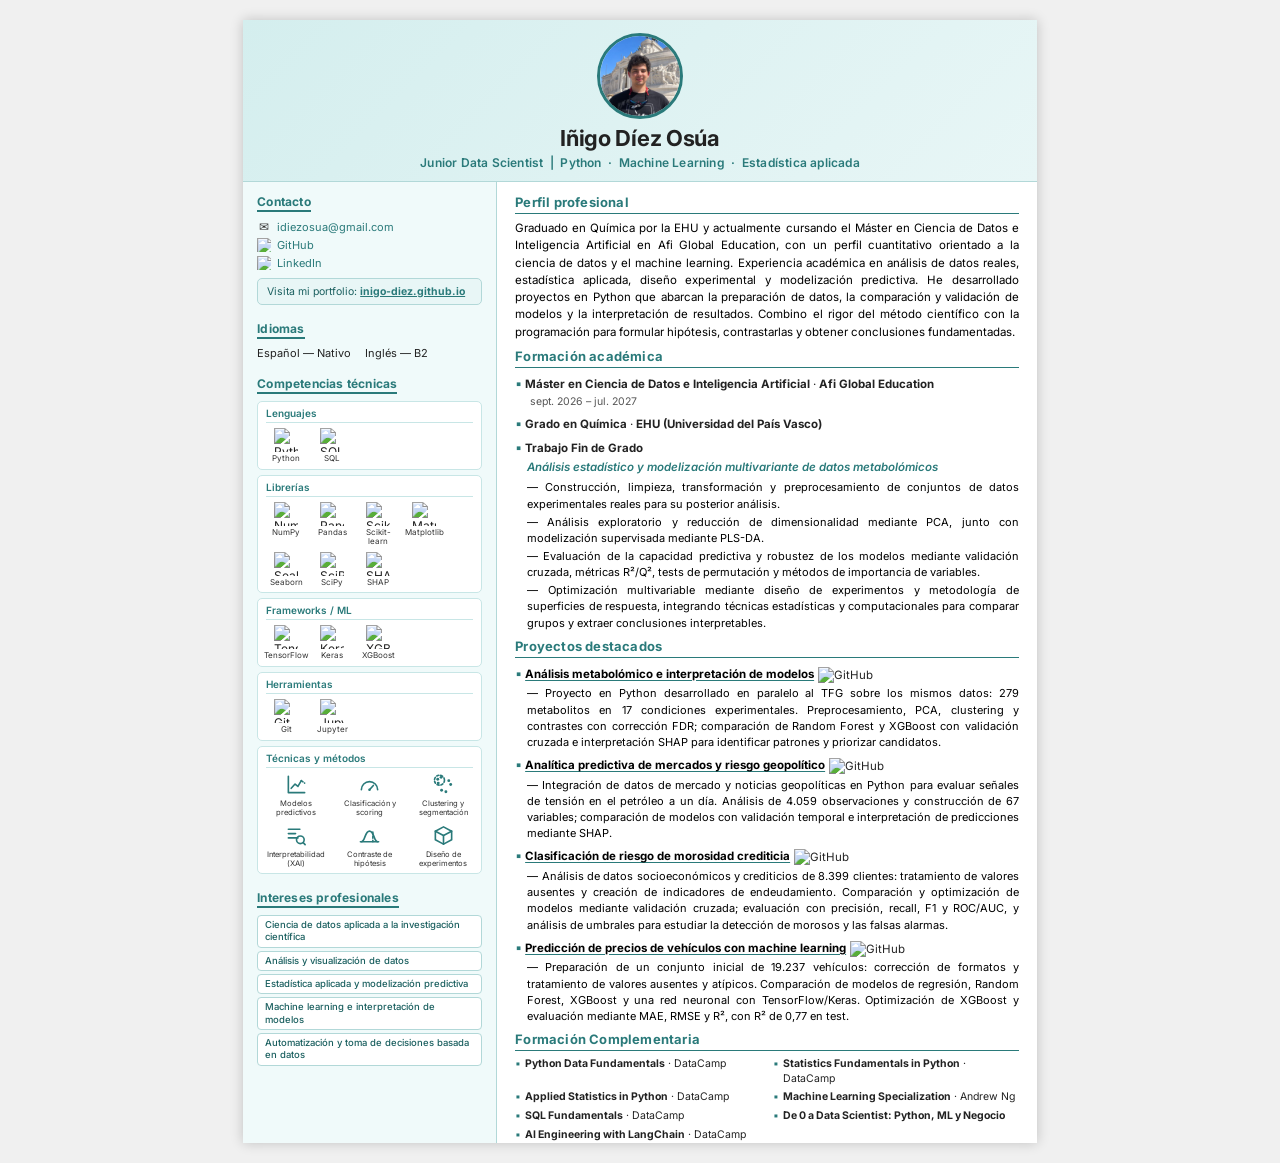
==== commit 580c4418: "Add files via upload" ====
--- a/assets/resume/cv.html
+++ b/assets/resume/cv.html
@@ -41,7 +41,7 @@
       height: 86px;
       border-radius: 50%;
       object-fit: cover;
-      object-position: center 15%;
+      object-position: center;
       margin: 0 auto 6px;
       display: block;
       border: 3px solid #2a7a7a;
@@ -151,18 +151,31 @@
     .skill-icon-item img { width: 24px; height: 24px; object-fit: contain; }
     .skill-icon-item span { font-size: 8px; text-align: center; color: #333; line-height: 1.2; }
 
+    .method-grid { display: flex; flex-wrap: wrap; gap: 7px 4px; justify-content: space-between; }
+
+    .method-item {
+      display: flex;
+      flex-direction: column;
+      align-items: center;
+      gap: 3px;
+      width: 60px;
+    }
+
+    .method-item svg { width: 23px; height: 23px; }
+    .method-item span { font-size: 7.6px; text-align: center; color: #333; line-height: 1.2; }
+
     .interest-tag {
       background: #fff;
       border: 1px solid #b2d8d8;
       border-radius: 4px;
-      padding: 4px 8px;
+      padding: 3px 7px;
       font-size: 9.5px;
       color: #1a5f5f;
       font-weight: 500;
-      line-height: 1.35;
-    }
-
-    .interests { display: flex; flex-direction: column; gap: 5px; }
+      line-height: 1.3;
+    }
+
+    .interests { display: flex; flex-direction: column; gap: 3px; }
 
     /* ── MAIN CONTENT ── */
     .main {
@@ -170,7 +183,7 @@
       padding: 12px 18px;
     }
 
-    .main section { margin-bottom: 10px; }
+    .main section { margin-bottom: 7px; }
 
     .main h2 {
       font-size: 13px;
@@ -178,7 +191,7 @@
       color: #2a7a7a;
       border-bottom: 1px solid #2a7a7a;
       padding-bottom: 3px;
-      margin-bottom: 7px;
+      margin-bottom: 6px;
       letter-spacing: 0.2px;
     }
 
@@ -190,7 +203,7 @@
       text-align: justify;
     }
 
-    .item { margin-bottom: 6px; }
+    .item { margin-bottom: 5px; }
 
     .item-title {
       font-size: 11.5px;
@@ -199,7 +212,12 @@
     }
 
     .item-title .bullet { color: #2a7a7a; font-size: 13px; margin-right: 3px; }
-    .item-title .dates { font-size: 10.5px; color: #555; margin-left: 6px; }
+    .item-title .dates {
+      display: block;
+      font-size: 10.5px;
+      color: #555;
+      margin: 1px 0 0 15px;
+    }
 
     .item-title a {
       color: #000;
@@ -230,7 +248,7 @@
     .courses {
       display: grid;
       grid-template-columns: 1fr 1fr;
-      gap: 5px 12px;
+      gap: 4px 12px;
       list-style: none;
     }
 
@@ -241,6 +259,8 @@
       position: relative;
     }
 
+    .courses a { color: inherit; text-decoration: none; }
+
     .courses li::before {
       content: '▪';
       position: absolute;
@@ -264,9 +284,9 @@
 
   <!-- HEADER -->
   <div class="header">
-    <img src="../img/IMG_3145.jpg" alt="Foto de perfil" />
+    <img src="../img/IMG_3145_cv.jpg" alt="Foto de perfil" />
     <h1>Iñigo Díez Osúa</h1>
-    <div class="subtitle">Graduado en Química &nbsp;·&nbsp; Ciencia de Datos &nbsp;·&nbsp; Estadística &nbsp;·&nbsp; Machine Learning</div>
+    <div class="subtitle">Junior Data Scientist &nbsp;|&nbsp; Python &nbsp;·&nbsp; Machine Learning &nbsp;·&nbsp; Estadística aplicada</div>
   </div>
 
   <!-- BODY -->
@@ -337,6 +357,10 @@
               <img src="https://upload.wikimedia.org/wikipedia/commons/b/b2/SCIPY_2.svg" alt="SciPy"/>
               <span>SciPy</span>
             </div>
+            <div class="skill-icon-item">
+              <img src="https://raw.githubusercontent.com/shap/shap/master/docs/artwork/shap_logo.png" alt="SHAP"/>
+              <span>SHAP</span>
+            </div>
           </div>
         </div>
 
@@ -371,15 +395,77 @@
             </div>
           </div>
         </div>
-      </section>
-
-      <section>
-        <h2>Áreas de interés</h2>
+
+        <div class="skill-card">
+          <div class="skill-card-title">Técnicas y métodos</div>
+          <div class="method-grid">
+            <div class="method-item">
+              <svg viewBox="0 0 24 24" fill="none" stroke="#2a7a7a" stroke-width="1.7" stroke-linecap="round" stroke-linejoin="round">
+                <path d="M3.5 3.5v17h17"/>
+                <path d="M6.5 16l4-4.5 3 2.5 3.5-6"/>
+                <path d="M17 8l3.5 2.5" stroke-dasharray="2.2 2"/>
+              </svg>
+              <span>Modelos predictivos</span>
+            </div>
+            <div class="method-item">
+              <svg viewBox="0 0 24 24" fill="none" stroke="#2a7a7a" stroke-width="1.7" stroke-linecap="round" stroke-linejoin="round">
+                <path d="M3.5 17.5a8.5 8.5 0 0 1 17 0"/>
+                <path d="M12 17.5l4-4.5"/>
+                <circle cx="12" cy="17.5" r="1.3" fill="#2a7a7a" stroke="none"/>
+              </svg>
+              <span>Clasificación y scoring</span>
+            </div>
+            <div class="method-item">
+              <svg viewBox="0 0 24 24" fill="none" stroke="#2a7a7a" stroke-width="1.7" stroke-linecap="round" stroke-linejoin="round">
+                <circle cx="6" cy="6.5" r="1.5" fill="#2a7a7a" stroke="none"/>
+                <circle cx="9.5" cy="4.5" r="1.5" fill="#2a7a7a" stroke="none"/>
+                <circle cx="6.5" cy="10.5" r="1.5" fill="#2a7a7a" stroke="none"/>
+                <circle cx="17.5" cy="8" r="1.5" fill="#2a7a7a" stroke="none"/>
+                <circle cx="19.5" cy="12" r="1.5" fill="#2a7a7a" stroke="none"/>
+                <circle cx="10" cy="18" r="1.5" fill="#2a7a7a" stroke="none"/>
+                <circle cx="14.5" cy="19.5" r="1.5" fill="#2a7a7a" stroke="none"/>
+                <circle cx="7.8" cy="7.5" r="5.2" stroke-dasharray="2.2 2"/>
+              </svg>
+              <span>Clustering y segmentación</span>
+            </div>
+            <div class="method-item">
+              <svg viewBox="0 0 24 24" fill="none" stroke="#2a7a7a" stroke-width="1.7" stroke-linecap="round" stroke-linejoin="round">
+                <path d="M3.5 5.5h12"/>
+                <path d="M3.5 10h7.5"/>
+                <path d="M3.5 14.5h10"/>
+                <circle cx="16" cy="16.5" r="4"/>
+                <path d="M19 19.5l2 2"/>
+              </svg>
+              <span>Interpretabilidad (XAI)</span>
+            </div>
+            <div class="method-item">
+              <svg viewBox="0 0 24 24" fill="none" stroke="#2a7a7a" stroke-width="1.7" stroke-linecap="round" stroke-linejoin="round">
+                <path d="M2.5 18.5h19"/>
+                <path d="M3.5 18.5c4 0 3.5-11 8.5-11s4.5 11 8.5 11"/>
+                <path d="M15.5 8.5v10" stroke-dasharray="2.2 2"/>
+              </svg>
+              <span>Contraste de hipótesis</span>
+            </div>
+            <div class="method-item">
+              <svg viewBox="0 0 24 24" fill="none" stroke="#2a7a7a" stroke-width="1.7" stroke-linecap="round" stroke-linejoin="round">
+                <path d="M12 3l8.5 4.5L12 12 3.5 7.5 12 3z"/>
+                <path d="M3.5 7.5v9L12 21l8.5-4.5v-9"/>
+                <path d="M12 12v9"/>
+              </svg>
+              <span>Diseño de experimentos</span>
+            </div>
+          </div>
+        </div>
+      </section>
+
+      <section>
+        <h2>Intereses profesionales</h2>
         <div class="interests">
           <div class="interest-tag">Ciencia de datos aplicada a la investigación científica</div>
-          <div class="interest-tag">Estadística y modelización predictiva</div>
+          <div class="interest-tag">Análisis y visualización de datos</div>
+          <div class="interest-tag">Estadística aplicada y modelización predictiva</div>
           <div class="interest-tag">Machine learning e interpretación de modelos</div>
-          <div class="interest-tag">Análisis de series temporales</div>
+          <div class="interest-tag">Automatización y toma de decisiones basada en datos</div>
         </div>
       </section>
 
@@ -391,7 +477,7 @@
       <section>
         <h2>Perfil profesional</h2>
         <p>
-          Graduado en Química por la EHU, con un perfil cuantitativo orientado a la ciencia de datos y el machine learning. Experiencia académica en análisis de datos reales, estadística aplicada, diseño experimental y modelización predictiva. He desarrollado proyectos en Python que abarcan la preparación de datos, la comparación y validación de modelos y la interpretación de resultados. Combino el rigor del método científico con la programación para formular hipótesis, contrastarlas y obtener conclusiones fundamentadas.
+          Graduado en Química por la EHU y actualmente cursando el Máster en Ciencia de Datos e Inteligencia Artificial en Afi Global Education, con un perfil cuantitativo orientado a la ciencia de datos y el machine learning. Experiencia académica en análisis de datos reales, estadística aplicada, diseño experimental y modelización predictiva. He desarrollado proyectos en Python que abarcan la preparación de datos, la comparación y validación de modelos y la interpretación de resultados. Combino el rigor del método científico con la programación para formular hipótesis, contrastarlas y obtener conclusiones fundamentadas.
         </p>
       </section>
 
@@ -400,7 +486,7 @@
 
         <div class="item">
           <div class="item-title">
-            <span class="bullet">▪</span><strong>Máster en Ciencia de Datos e Inteligencia Artificial</strong> · <strong>Afi</strong>
+            <span class="bullet">▪</span><strong>Máster en Ciencia de Datos e Inteligencia Artificial</strong> · <strong>Afi Global Education</strong>
             <span class="dates">sept. 2026 – jul. 2027</span>
           </div>
         </div>
@@ -474,6 +560,7 @@
           <li><strong>Machine Learning Specialization</strong> · Andrew Ng</li>
           <li><strong>SQL Fundamentals</strong> · DataCamp</li>
           <li><strong>De 0 a Data Scientist: Python, ML y Negocio</strong></li>
+          <li><strong><a href="https://inigo-diez.github.io/assets/certificates/AI%20Engineering%20LongChain.pdf" target="_blank">AI Engineering with LangChain</a></strong> · DataCamp</li>
         </ul>
       </section>
 
